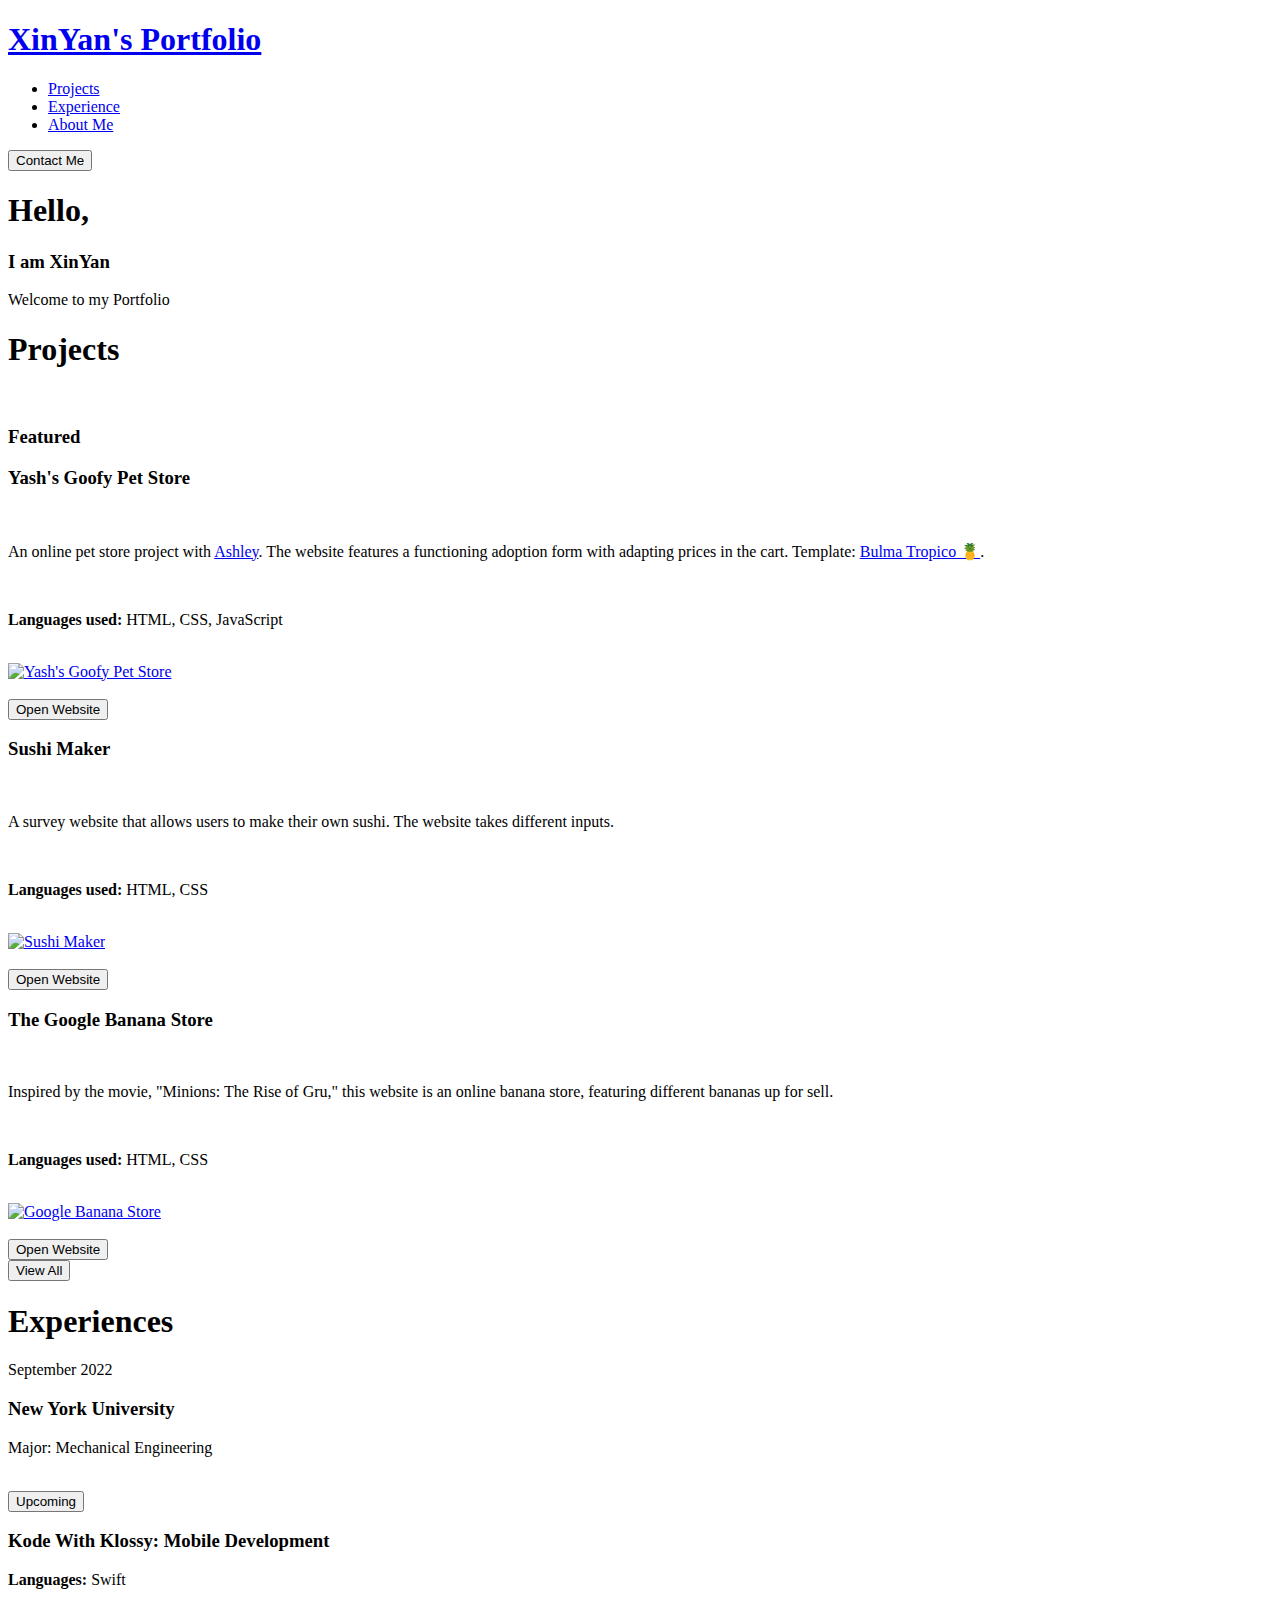
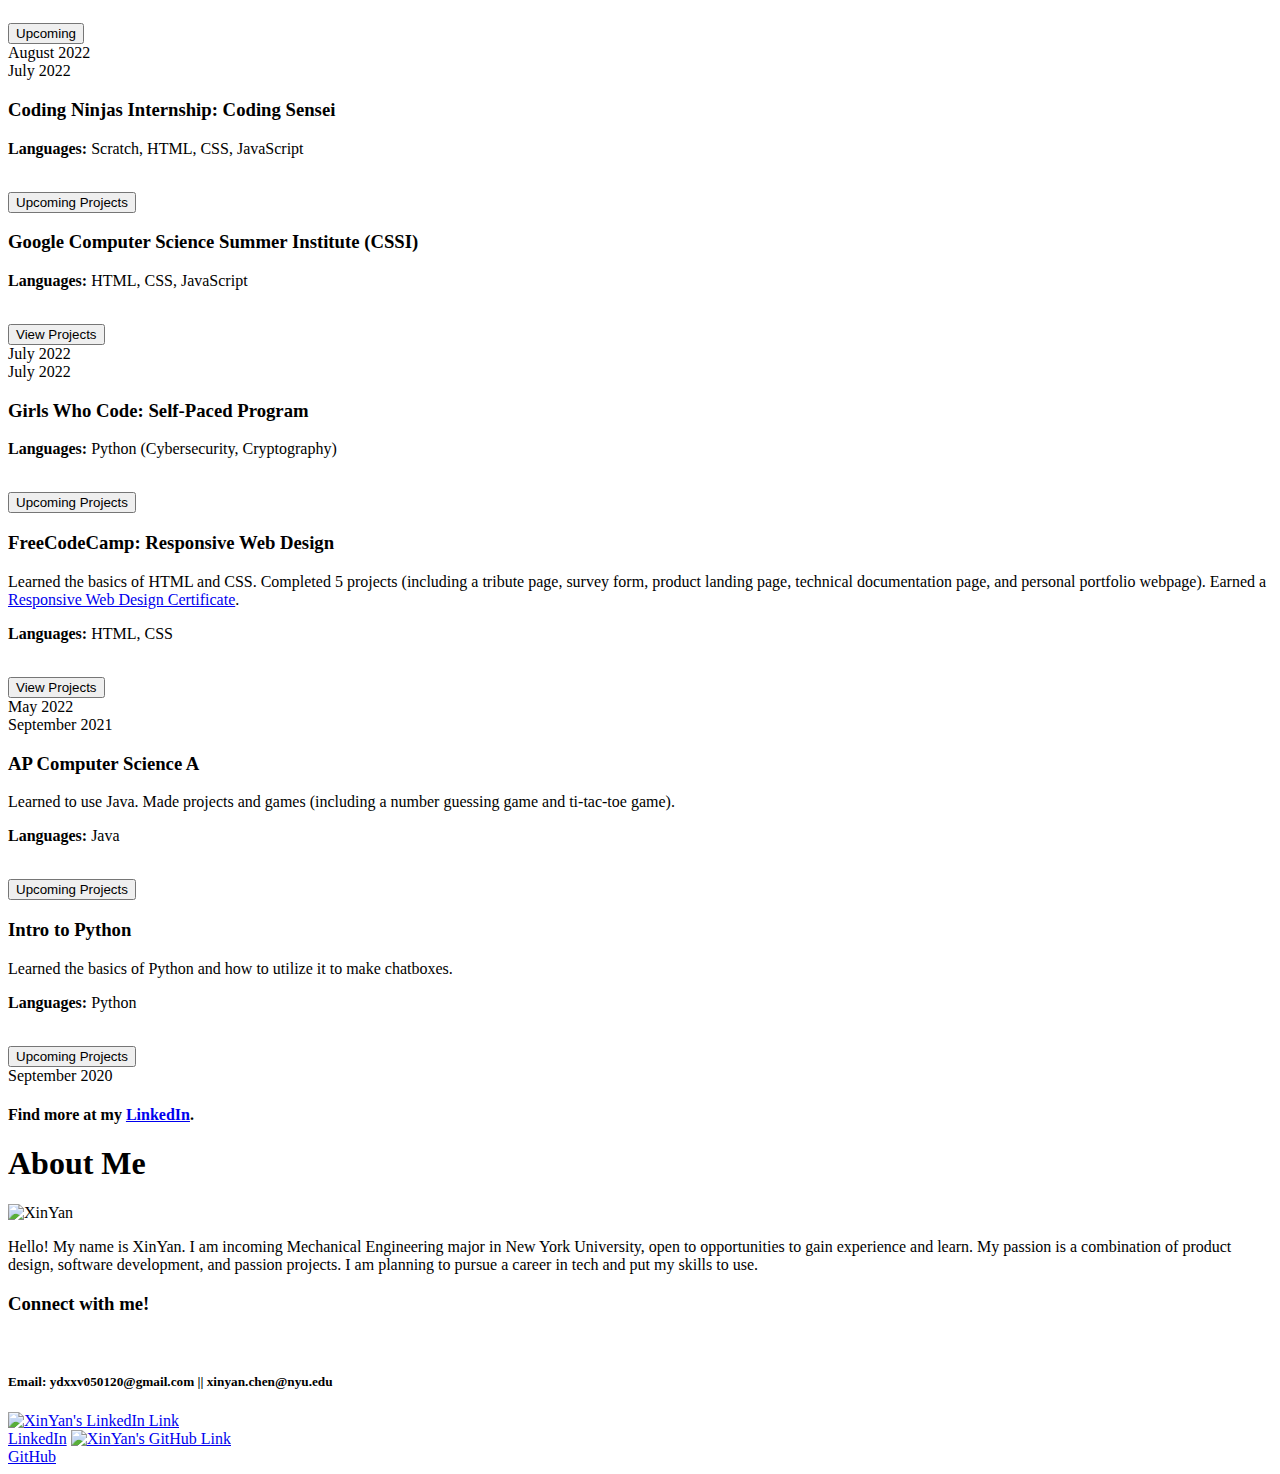
==== index.html @ 07ade91c "Update index.html" ====
<!DOCTYPE html>

<html lang="en"> 
<head>
    <meta charset="UTF-8"> 
    <link rel="stylesheet" href="style.css">
    <!--<link rel="stylesheet" href="https://cdn.jsdelivr.net/npm/bulma@0.9.1/css/bulma.min.css"/>-->
    <title id="title">XinYan's Portfolio</title>
</head>
<body>
    <nav id="navigation">
        <a href="#welcome" id="logo"><h1>XinYan's Portfolio</h1></a>
        <ul class="links">
            <li><a href="#projects" class="navLiFonts">Projects</a></li>
            <li><a href="#experience" class="navLiFonts">Experience</a></li>
            <li><a href="#about" class="navLiFonts">About Me</a></li>
        </ul>
        <a href="#contactInfo" id="contacts"><button class="contactsBut">Contact Me</button></a>
    </nav>
    <header>
        <section id="welcome">
            <div class="welcomeContainer">
                <h1 class="hello">Hello,</h1>
                <h3 class="hello">I am XinYan</h1>
                <p class="hello">Welcome to my Portfolio</h2>
            </div>
        </section>
    </header>

    <section id="projects">
        <div id="proj_tit">
            <h1>Projects</h1><br>
            <h3>Featured</h3>
        </div>
        <section>
            <div class="cardRow">
                <!-- <a href="https://cssi-project1-yashsgoofypets.xinyanc.repl.co/" target="_blank" class="featuredCard"><div class="card_inside">
                    <div class="contentCluster">
                        <h3 class="strong">Yash's Goofy Pet Store</h3><br>
                        <p>An online pet store project with Ashley. The website features a functioning adoption form with adapting prices in the cart.</p><br>
                        <p><strong>Languages used:</strong>  HTML, CSS, JavaScript</p><br>
                        <img id="pro-img" src="https://lh3.googleusercontent.com/fM-BZ8Es2WdlQF12pGE-LAukJkBI3AUNVsbMN2FnPinh5pEqTmEOGR5pJMTR6PesVcuTqwOmjtzjVi_gbJasOpgZoJgwpDtKs0g-jZnEnKjJnZQeSWXSKN3esmCFxEi18F-F0f-M=w2400" alt="Yash's Goofy Pet Store">
                    </div>
                    <br><button id="openweb_but">Open Website</button>
                </div></a>
                <a href="#" target="_blank" class="featuredCard"><div class="card_inside">
                    <div class="contentCluster">
                        <h3 class="strong">The Google Banana Store</h3><br>
                        <p>Inspired by the movie, "Minions: The Rise of Gru," this website is a online banana store, featuring different bananas up for sell.</p><br>
                        <p><strong>Languages used:</strong>  HTML, CSS</p><br>
                        <img id="pro-img" src="https://lh3.googleusercontent.com/PzQJyujIqfBHjyn9Zpg37NLIfvANJfMlMFFS47NM65vcynVGHWIfr5ubxkftSyHEuRhN20VRHGaiQyVmxlThFNR5yWYC-Tbnza-GmBgkNTKs-QtWj85ux0d2fOccuVhQTNmYC0af=w2400" alt="Google Banana Store">
                    </div>
                    <br><button id="openweb_but">Open Website</button>
                </div></a>
                <a href="https://cssi-day1-bananastore.xinyanc.repl.co/" target="_blank" class="featuredCard"><div class="card_inside">
                    <div class="contentCluster">
                        <h3 class="strong">The Google Banana Store</h3><br>
                        <p>Inspired by the movie, "Minions: The Rise of Gru," this website is a online banana store, featuring different bananas up for sell.</p><br>
                        <p><strong>Languages used:</strong>  HTML, CSS</p><br>
                        <img id="pro-img" src="https://lh3.googleusercontent.com/PzQJyujIqfBHjyn9Zpg37NLIfvANJfMlMFFS47NM65vcynVGHWIfr5ubxkftSyHEuRhN20VRHGaiQyVmxlThFNR5yWYC-Tbnza-GmBgkNTKs-QtWj85ux0d2fOccuVhQTNmYC0af=w2400" alt="Google Banana Store">
                    </div>
                    <br><button id="openweb_but">Open Website</button>
                </div></a> -->

                <div class="featuredCard card_inside">
                    <div class="contentCluster">
                        <h3 class="strong">Yash's Goofy Pet Store</h3><br>
                        <p>An online pet store project with <a href="https://www.linkedin.com/in/ashley-la-rotonda-1971b41b8/"  target="_blank">Ashley</a>. The website features a functioning adoption form with adapting prices in the cart. Template: <a href="https://restylianos.github.io/bulma-tropico-template/" target="_blank">Bulma Tropico 🍍</a>.</p><br>
                        <p><strong>Languages used:</strong>  HTML, CSS, JavaScript</p><br>
                        <a href="https://cssi-project1-yashsgoofypets.xinyanc.repl.co/" target="_blank"><img id="pro-img" src="https://lh3.googleusercontent.com/fM-BZ8Es2WdlQF12pGE-LAukJkBI3AUNVsbMN2FnPinh5pEqTmEOGR5pJMTR6PesVcuTqwOmjtzjVi_gbJasOpgZoJgwpDtKs0g-jZnEnKjJnZQeSWXSKN3esmCFxEi18F-F0f-M=w2400" alt="Yash's Goofy Pet Store">
                    </div>
                    <br><button id="openweb_but">Open Website</button></a>
                </div>
                <div class="featuredCard card_inside">
                    <div class="contentCluster">
                        <h3 class="strong">Sushi Maker</h3><br>
                        <p>A survey website that allows users to make their own sushi. The website takes different inputs.</p><br>
                        <p><strong>Languages used:</strong>  HTML, CSS</p><br>
                        <a href="https://xinyanc.github.io/Sushi_Maker/" target="_blank"><img id="pro-img" src="https://lh3.googleusercontent.com/aUeMLFWOZVApFthhdG0Oj0QfPTNI9YK-M3BvEDwbMjtEw_LPihy8eUR60ccHFW02447I8WYMUGWP3YbaD65PRsg6S8CxftTMKCMhqbX62Vhuo9MGEeB-jdrbzcvxeeuacJEpXk2N=w2400" alt="Sushi Maker">
                    </div>
                    <br><button id="openweb_but">Open Website</button></a>
                </div></a>
                <div class="featuredCard card_inside">
                    <div class="contentCluster">
                        <h3 class="strong">The Google Banana Store</h3><br>
                        <p>Inspired by the movie, "Minions: The Rise of Gru," this website is an online banana store, featuring different bananas up for sell.</p><br>
                        <p><strong>Languages used:</strong>  HTML, CSS</p><br>
                        <a href="https://cssi-day1-bananastore.xinyanc.repl.co/" target="_blank"><img id="pro-img" src="https://lh3.googleusercontent.com/XDrkhi9UV1dm5REDYCdR0Be3I9ypMUjs_zY1H_HzSv7hckRN8OTrY_95GFRfHmilV41DmhRbJy7z-6howmEXQZLCJXRLgSn9sdiRJQKk4mFXuZjMZYozPLwyEgXKm7sjr8Ahgdeb=w2400" alt="Google Banana Store">
                    </div>
                    <br><button id="openweb_but">Open Website</button></a>
                </div></a>

            </div>
        </section>
        <a href="projects.html" target="_blank"><button id="open_but">View All</button></a>
    </section>


    <section id="experience">
        <h1>Experiences</h1>
        <div class="timeline">
            <!-- 2 dates -->
            <div class="timeline_component">
                <div class="timeline_date timeline_date_right">September 2022</div>
            </div>
            <div class="timeline_middle">
                <div class="timeline_point"></div>
            </div>
            <div class="timeline_component timeline_component_bg">
                <h3 class="timeline_title">New York University</h3>
                <p class="timeline_p">Major: Mechanical Engineering</p><br>
                <a href="projects.html"><button id="timeline_but">Upcoming</button></a>
            </div>
            <div class="timeline_component timeline_component_bg">
                <h3 class="timeline_title">Kode With Klossy: Mobile Development</h3>
                <p class="timeline_p"></p>
                <p><strong>Languages: </strong>Swift</p><br>
                <a href="projects.html"><button id="timeline_but">Upcoming</button></a>
            </div>
            <div class="timeline_middle">
                <div class="timeline_point"></div>
            </div>
            <div class="timeline_component">
                <div class="timeline_date">August 2022</div>
            </div>
            <!-- 2 dates -->
            <div class="timeline_component">
                <div class="timeline_date timeline_date_right">July 2022</div>
            </div>
            <div class="timeline_middle">
                <div class="timeline_point"></div>
            </div>
            <div class="timeline_component timeline_component_bg">
                <h3 class="timeline_title">Coding Ninjas Internship: Coding Sensei</h3>
                <p class="timeline_p"></p>
                <p><strong>Languages: </strong>Scratch, HTML, CSS, JavaScript</p><br>
                <a href="projects.html"><button id="timeline_but">Upcoming Projects</button></a>
            </div>
            <div class="timeline_component timeline_component_bg">
                <h3 class="timeline_title">Google Computer Science Summer Institute (CSSI)</h3>
                <p class="timeline_p"></p>
                <p><strong>Languages: </strong>HTML, CSS, JavaScript</p><br>
                <a href="projects.html"><button id="timeline_but">View Projects</button></a>
            </div>
            <div class="timeline_middle">
                <div class="timeline_point"></div>
            </div>
            <div class="timeline_component">
                <div class="timeline_date">July 2022</div>
            </div>
            <!-- 2 -->
            <div class="timeline_component">
                <div class="timeline_date timeline_date_right">July 2022</div>
            </div>
            <div class="timeline_middle">
                <div class="timeline_point"></div>
            </div>
            <div class="timeline_component timeline_component_bg">
                <h3 class="timeline_title">Girls Who Code: Self-Paced Program</h3>
                <p class="timeline_p"></p>
                <p><strong>Languages: </strong>Python (Cybersecurity, Cryptography)</p><br>
                <a href="projects.html"><button id="timeline_but">Upcoming Projects</button></a>
            </div>
            <div class="timeline_component timeline_component_bg">
                <h3 class="timeline_title">FreeCodeCamp: Responsive Web Design</h3>
                <p class="timeline_p">Learned the basics of HTML and CSS. Completed 5 projects (including a tribute page, survey form, product landing page, technical documentation page, and personal portfolio webpage). Earned a <a href="https://freecodecamp.org/certification/XinYanChen/responsive-web-design">Responsive Web Design Certificate</a>.</p>
                <p><strong>Languages: </strong>HTML, CSS</p><br>
                <a href="projects.html"><button id="timeline_but">View Projects</button></a>
            </div>
            <div class="timeline_middle">
                <div class="timeline_point"></div>
            </div>
            <div class="timeline_component">
                <div class="timeline_date">May 2022</div>
            </div>
            <!-- 2 -->
            <div class="timeline_component">
                <div class="timeline_date timeline_date_right">September 2021</div>
            </div>
            <div class="timeline_middle">
                <div class="timeline_point"></div>
            </div>
            <div class="timeline_component timeline_component_bg">
                <h3 class="timeline_title">AP Computer Science A</h3>
                <p class="timeline_p">Learned to use Java. Made projects and games (including a number guessing game and ti-tac-toe game).</p>
                <p><strong>Languages: </strong>Java</p><br>
                <a href="projects.html"><button id="timeline_but">Upcoming Projects</button></a>
            </div>
            <div class="timeline_component timeline_component_bg timeline_component_bottom">
                <h3 class="timeline_title">Intro to Python</h3>
                <p class="timeline_p">Learned the basics of Python and how to utilize it to make chatboxes.</p>
                <p><strong>Languages: </strong>Python</p><br>
                <a href="projects.html"><button id="timeline_but">Upcoming Projects</button></a>
            </div>
            <div class="timeline_middle">
                <div class="timeline_point"></div>
                <div class="timeline_point timeline_point_bottom"></div>
            </div>
            <div class="timeline_component timeline_component_bottom">
                <div class="timeline_date">September 2020</div>
            </div>
        </div>
        <h4>Find more at my <a href="https://www.linkedin.com/in/xinyanc" target="_blank">LinkedIn</a>.</h4>
    </section>



    <section id="about">
        <h1>About Me</h1>
        <div id="fix">
            <img src="https://lh3.googleusercontent.com/clKOdfKop1xflKV5Wurw0Q0BS9uS0d-Z8pX5REdJ9UqBvrI7ORsH17TtlDcI4D7wz-UxFx9BURnaCXJ42NR64GJUe-UG7obmTkyQD_-rhHBx7b0VMj9ZpSrWi44rJl0w7R6VPHz8=w2400" alt="XinYan" id="xinyan_img">
            <p>Hello! My name is XinYan. I am incoming Mechanical Engineering major in New York University, open to opportunities to gain experience and learn. My passion is a combination of product design, software development, and passion projects. I am planning to pursue a career in tech and put my skills to use. </p>
        </div>
    </section>

    <footer id="contactInfo">
        <h3>Connect with me!</h3><br>
        <h5>Email: ydxxv050120@gmail.com  ||  xinyan.chen@nyu.edu</h5>
        <div class="contactLinks">
            <a id="linkedin" href="https://www.linkedin.com/in/xinyanc" target="_blank"><img id="linkedInLogo" src="https://upload.wikimedia.org/wikipedia/commons/thumb/c/ca/LinkedIn_logo_initials.png/640px-LinkedIn_logo_initials.png" alt="XinYan's LinkedIn Link"><br>LinkedIn</a>
            <a id="gitHub" href="https://github.com/XinYanC?tab=repositories" target="_blank"><img id="gitHubLogo" src="https://github.githubassets.com/images/modules/logos_page/GitHub-Mark.png" alt="XinYan's GitHub Link"><br>GitHub</a>
        </div>
        


    </footer>

</body>

</html>
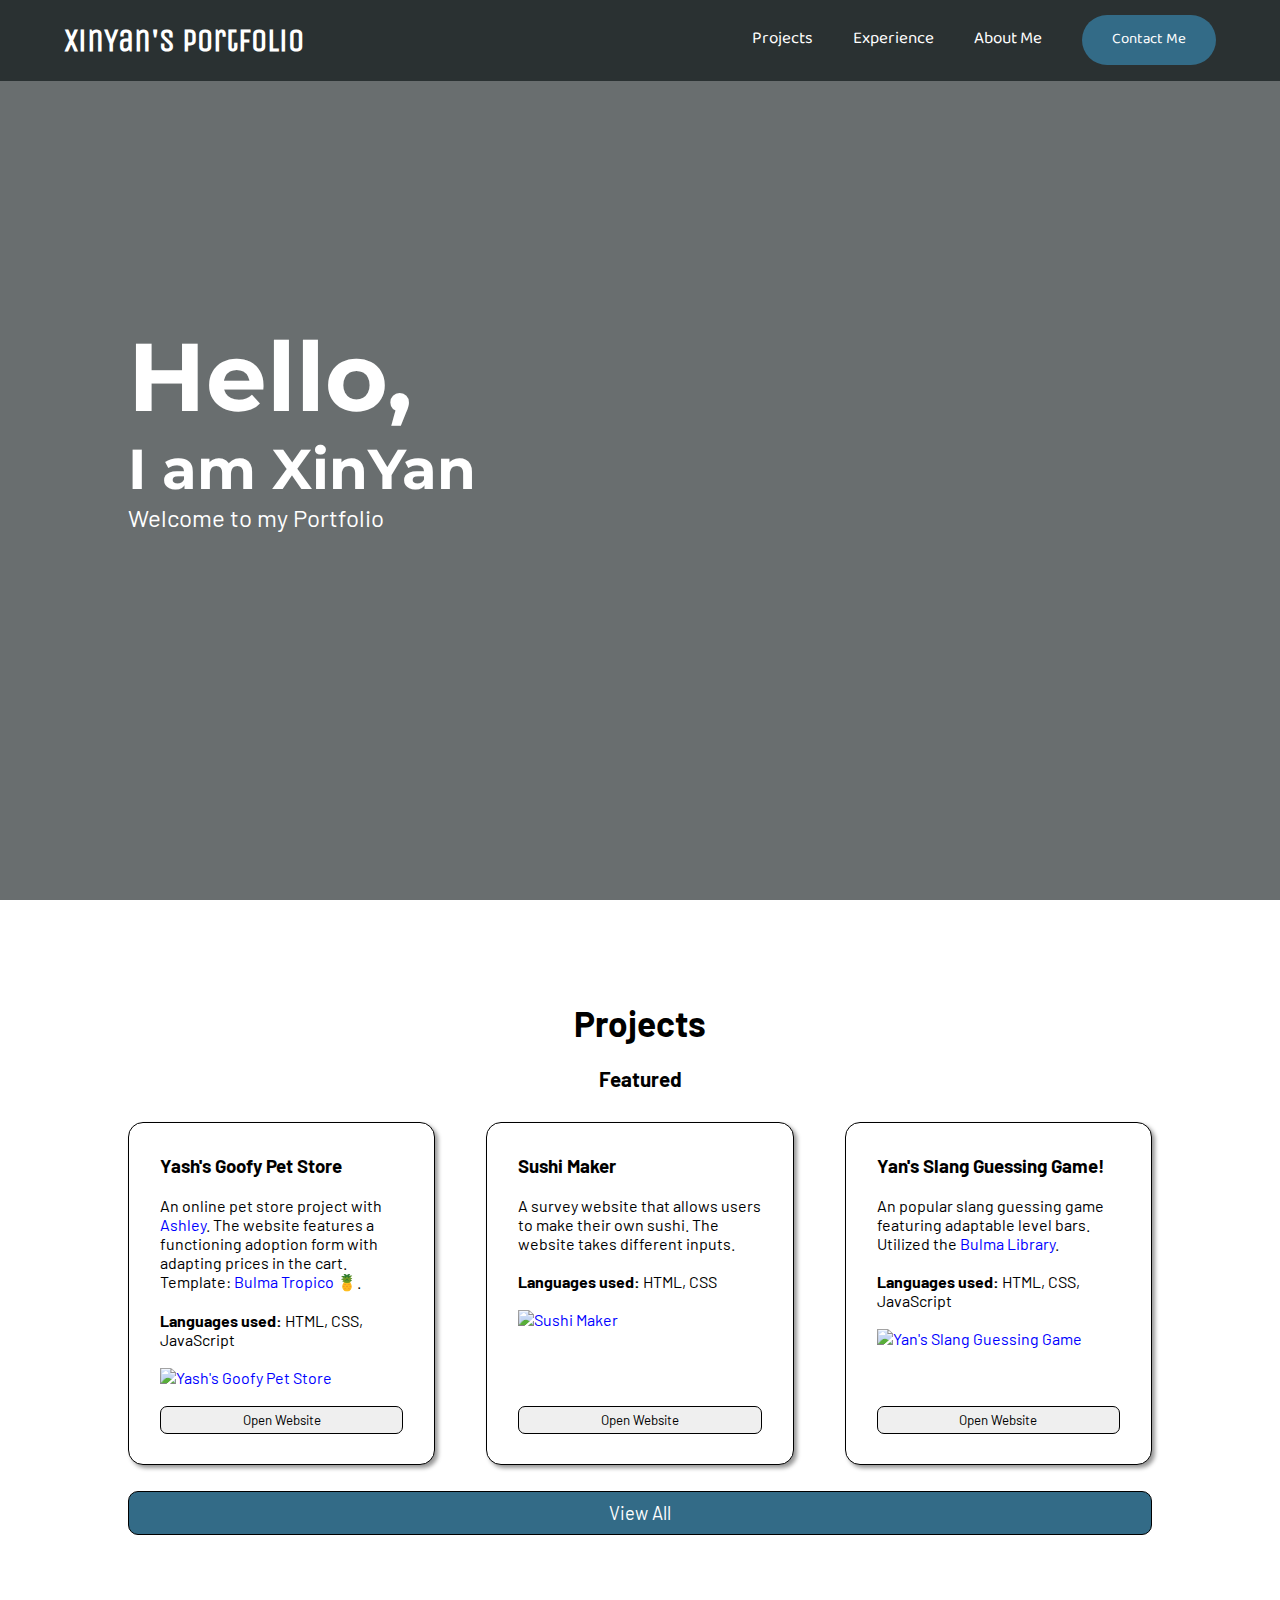
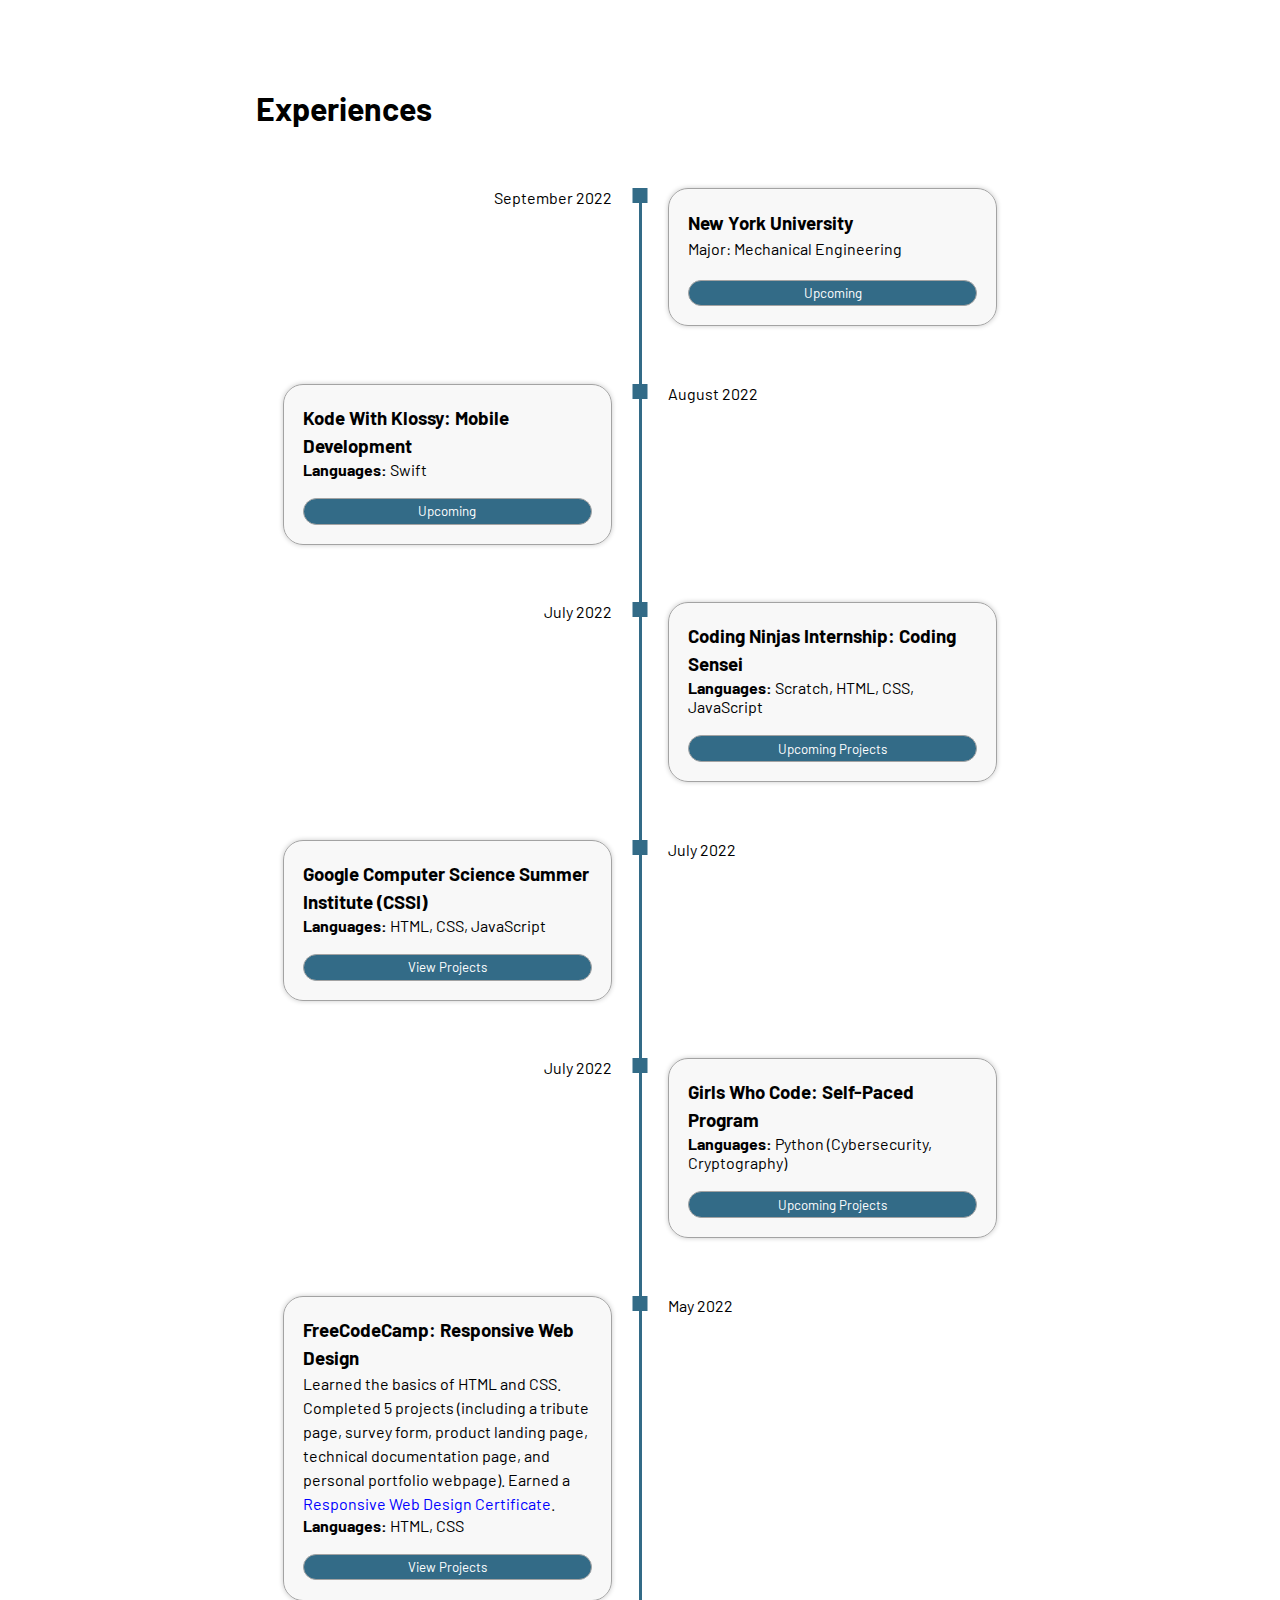
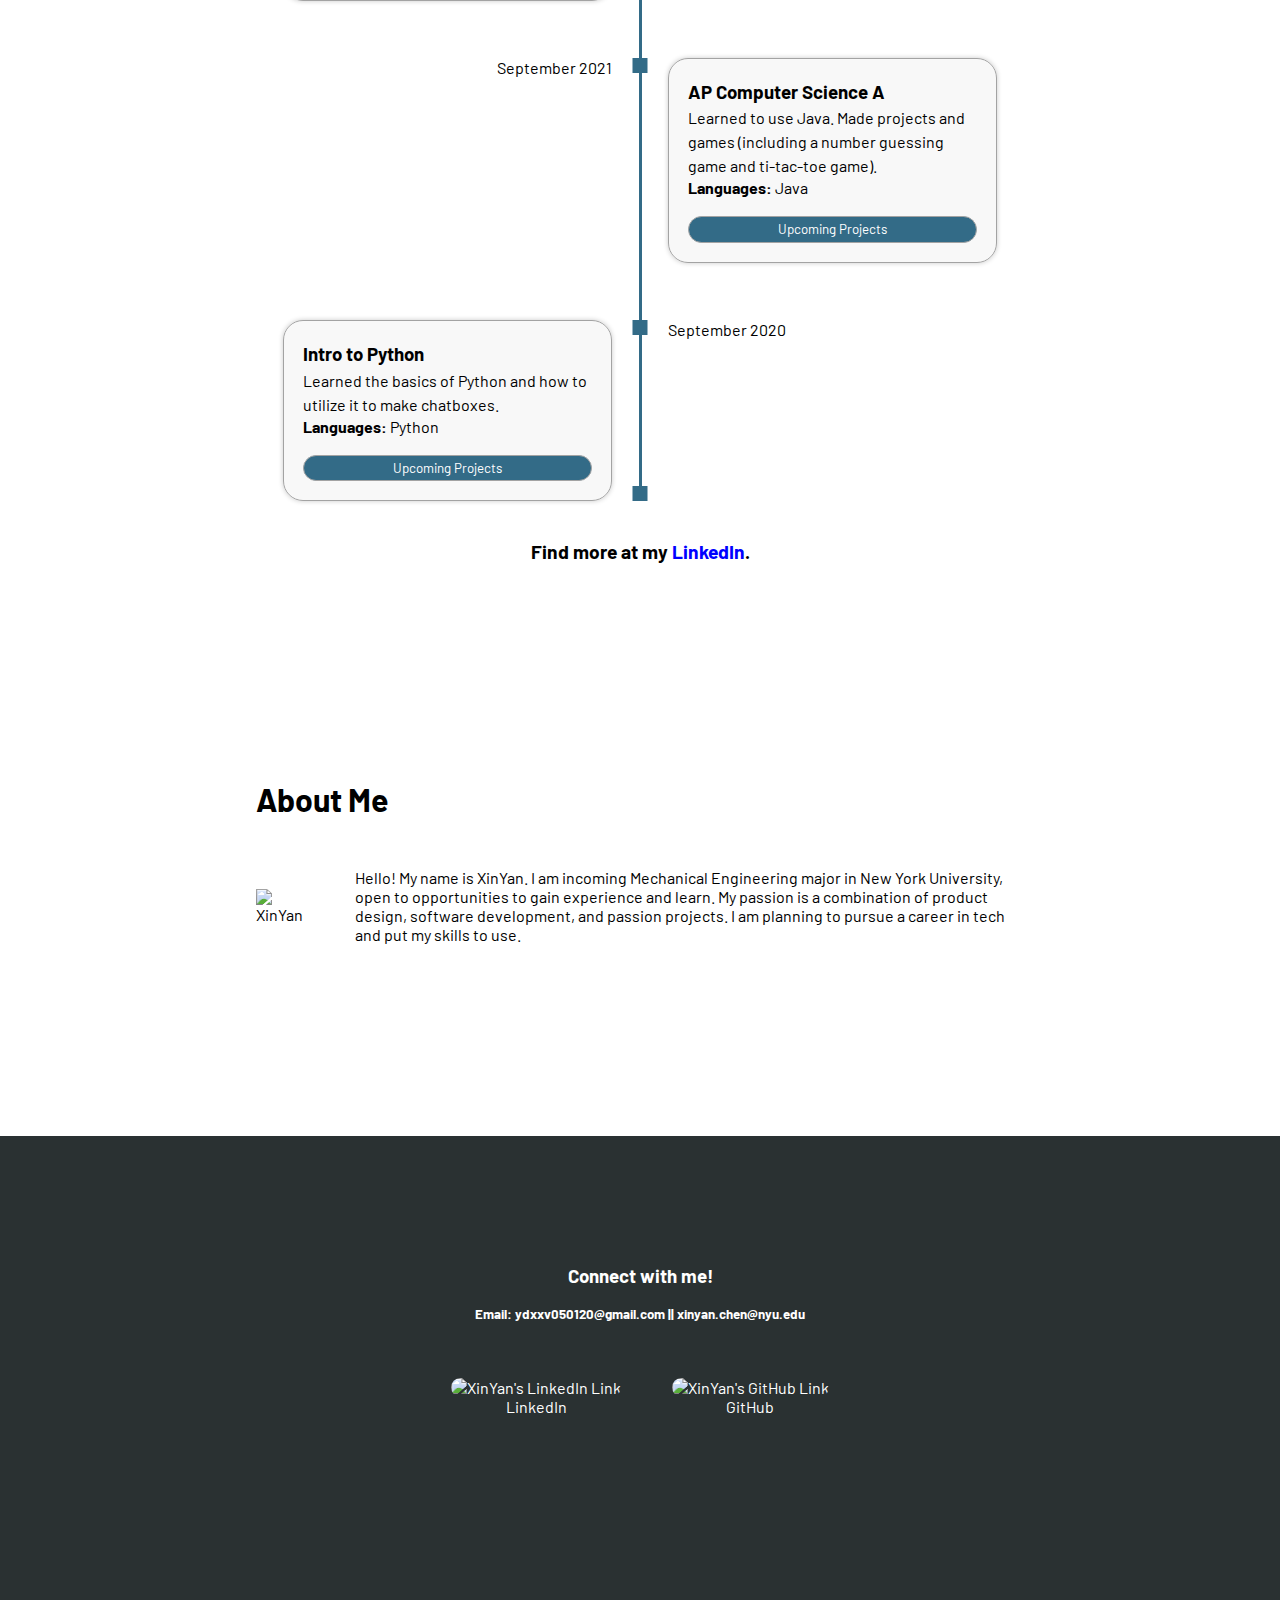
==== commit 1ed36976: "Update index.html" ====
--- a/index.html
+++ b/index.html
@@ -79,16 +79,16 @@
                         <a href="https://xinyanc.github.io/Sushi_Maker/" target="_blank"><img id="pro-img" src="https://lh3.googleusercontent.com/aUeMLFWOZVApFthhdG0Oj0QfPTNI9YK-M3BvEDwbMjtEw_LPihy8eUR60ccHFW02447I8WYMUGWP3YbaD65PRsg6S8CxftTMKCMhqbX62Vhuo9MGEeB-jdrbzcvxeeuacJEpXk2N=w2400" alt="Sushi Maker">
                     </div>
                     <br><button id="openweb_but">Open Website</button></a>
-                </div></a>
+                </div>
                 <div class="featuredCard card_inside">
                     <div class="contentCluster">
-                        <h3 class="strong">The Google Banana Store</h3><br>
-                        <p>Inspired by the movie, "Minions: The Rise of Gru," this website is an online banana store, featuring different bananas up for sell.</p><br>
-                        <p><strong>Languages used:</strong>  HTML, CSS</p><br>
-                        <a href="https://cssi-day1-bananastore.xinyanc.repl.co/" target="_blank"><img id="pro-img" src="https://lh3.googleusercontent.com/XDrkhi9UV1dm5REDYCdR0Be3I9ypMUjs_zY1H_HzSv7hckRN8OTrY_95GFRfHmilV41DmhRbJy7z-6howmEXQZLCJXRLgSn9sdiRJQKk4mFXuZjMZYozPLwyEgXKm7sjr8Ahgdeb=w2400" alt="Google Banana Store">
+                        <h3 class="strong">Yan's Slang Guessing Game!</h3><br>
+                        <p>An popular slang guessing game featuring adaptable level bars. Utilized the <a href="https://bulma.io/"  target="_blank">Bulma Library</a>.</p><br>
+                        <p><strong>Languages used:</strong>  HTML, CSS, JavaScript</p><br>
+                        <a href="https://cssi-day7-topslangs.xinyanc.repl.co/index.html" target="_blank"><img id="pro-img" src="https://lh3.googleusercontent.com/aYJ569tjU0AZONj_VRGWRgv7Fv0s-qSFig1ElITEsC3WgEgSZ1ptp-367qWK97EprFYwW0kkherCKz2X-FYHcp88bs4x2PuBpwlWBC6Uv-oLMKCFjk8VVMXJHyZZR9kdh0wROg4I=w2400" alt="Yan's Slang Guessing Game">
                     </div>
                     <br><button id="openweb_but">Open Website</button></a>
-                </div></a>
+                </div>
 
             </div>
         </section>
@@ -163,7 +163,7 @@
             </div>
             <div class="timeline_component timeline_component_bg">
                 <h3 class="timeline_title">FreeCodeCamp: Responsive Web Design</h3>
-                <p class="timeline_p">Learned the basics of HTML and CSS. Completed 5 projects (including a tribute page, survey form, product landing page, technical documentation page, and personal portfolio webpage). Earned a <a href="https://freecodecamp.org/certification/XinYanChen/responsive-web-design">Responsive Web Design Certificate</a>.</p>
+                <p class="timeline_p">Learned the basics of HTML and CSS. Completed 5 projects (including a tribute page, survey form, product landing page, technical documentation page, and personal portfolio webpage). Earned a <a href="https://freecodecamp.org/certification/XinYanChen/responsive-web-design" target="_blank">Responsive Web Design Certificate</a>.</p>
                 <p><strong>Languages: </strong>HTML, CSS</p><br>
                 <a href="projects.html"><button id="timeline_but">View Projects</button></a>
             </div>
--- a/style.css
+++ b/style.css
@@ -0,0 +1,337 @@
+@import url('https://fonts.googleapis.com/css2?family=Unica+One&display=swap');
+@import url('https://fonts.googleapis.com/css2?family=Baloo+Tammudu+2:wght@600&display=swap');
+@import url('https://fonts.googleapis.com/css2?family=Montserrat:wght@700&display=swap');
+@import url('https://fonts.googleapis.com/css2?family=Barlow:wght@300&display=swap');
+
+/*body{
+    background-color: #2A3132;
+
+}*/
+*{
+    margin: 0;
+    padding: 0;
+}
+#navigation{
+    background-color: #2A3132;
+    display: flex;
+    justify-content: flex-end;
+    align-items: center;
+    padding: 1.2% 5%;
+    font-family: 'Baloo Tammudu 2', cursive !important;
+    position: fixed;
+    top: 0;
+    left: 0;
+    width: 90%;
+    z-index: 100;
+}
+#logo {
+    font-family: 'Unica One', cursive !important;
+    font-weight: 900 !important;
+    text-decoration: none;
+    color: white;
+    cursor: pointer;
+    margin-right: auto;
+}
+.links{
+    list-style: none;
+    display: flex;
+    align-items: center;
+    padding-top: 5px;
+}
+.navLiFonts{
+    text-decoration: none;
+    color: white;
+    font-size: 17px;
+}
+.links li{
+    display: inline-block;
+    padding: 0px 20px;
+    color: white;
+}
+.links li a{
+    transition: all 0.3s ease 0s;
+}
+.links li a:hover{
+    color: #90AFC5;
+    transition: all 0.2s ease 0s;
+}
+.contactsBut{
+    padding: 5px 30px;
+    padding-top: 10px;
+    margin-left: 20px;
+    background-color: #336B87;
+    border: none;
+    cursor: pointer;
+    border-radius: 50px;
+    transition: all 0.2s ease 0s;
+    font-family: 'Baloo Tammudu 2', cursive !important;
+    font-size: 15px;
+    color: white;
+}
+.contactsBut:hover{
+    background-color: #90AFC5;
+    color: black;
+}
+#welcome{
+    background-image: url("https://stoneridgepartners.com/wp-content/uploads/2020/07/office-buildings-city-skyscrapers-ss-1920.jpg");
+    height: 100vh;
+    background-repeat: no-repeat;
+    display: flex;
+    position: relative;
+    z-index: 1;
+}
+#welcome::after{
+    content: '';
+    position: absolute;
+    left: 0;
+    top: 0;
+    height: 100%;
+    width: 100%;
+    background-color: #2A3132;
+    opacity: .7;
+    z-index: -1;
+}
+.welcomeContainer{
+    display: flex;
+    margin-left: 10%;
+    justify-content: center;
+    flex-direction: column;
+    color: white;
+    font-size: xxx-large;
+    width: 100%;
+    font-family: 'Montserrat', sans-serif;
+    padding-bottom: 50px;
+}
+.welcomeContainer p{
+    font-size: 50%;
+    font-family: 'Barlow', sans-serif !important;
+}
+
+#projects{
+    padding: 8% 10% 2% 10%;
+    display: flex;
+    flex-direction: column;
+    font-family: 'Barlow', sans-serif !important;
+}
+
+#proj_tit{
+    padding-bottom: 3%;
+    text-align: center;
+    font-size: 110%;
+}
+
+.cardRow {
+    display: flex;
+    justify-content: center;
+    gap: 5%;
+}
+
+.featuredCard {
+    display: flex;
+    justify-content: space-between;
+    text-decoration: none;
+    color: black;
+    box-shadow: 3px 3px 4px rgb(150, 150, 150);
+}
+
+.featuredCard:hover{
+    transform: translateY(-5px);
+    transition: all 0.2s ease 0s;
+    box-shadow: 7px 9px 9px rgb(150, 150, 150);
+}
+
+.card_inside{
+    display: flex;
+    flex-direction: column;
+    justify-content: space-between;
+}
+
+@media (max-width: 600px){
+    .cardRow {
+        display: flex;
+        flex-direction: column;
+        align-items: center;
+        gap: 20%;
+    }
+    .card, 
+    .featuredCard {
+        width: 90%;
+        border: 1px solid black;
+/*         min-height: 90%; */
+        padding: 10%;
+        border-radius: 15px;
+        background-color: white;
+    }
+    #pro-img{
+        width: 100%;
+    }
+}
+
+#pro-img{
+    width: 100%;
+}
+
+#open_but{
+    margin-top: 2.5%;
+    padding: 1%;
+    width: 100%;
+    font-family: 'Barlow', sans-serif !important;
+    font-size: 115%;
+    border-radius: 10px;
+    border: 1px solid black;
+    background-color: #336B87;
+    color: white;
+}
+#open_but:hover{
+    background-color: #90AFC5;
+    color: black;
+    transition: all 0.2s ease 0s;
+}
+
+#openweb_but{
+    font-family: 'Barlow', sans-serif !important;
+    border-radius: 7px;
+    padding: 2%;
+    border: 1px solid black;
+    width: 100%;
+}
+#openweb_but:hover{
+    background-color: rgb(199, 199, 199);
+    transition: all 0.2s ease 0s;
+}
+
+.card,
+.featuredCard {
+    width: 80%;
+    border: 1px solid black;
+    padding: 3%;
+    border-radius: 15px;
+    background-color: white;
+}
+
+.contentCluster{
+    display: flex;
+    flex-direction: column;
+    justify-content: space-between;
+}
+
+.contentCluster a{
+    text-decoration: none;
+    color: blue;
+}
+
+#experience{
+    padding: 10% 20% 2% 20%;
+    font-family: 'Barlow', sans-serif !important;
+}
+#experience a{
+    text-decoration: none;
+    color: blue;
+}
+#experience h4{
+    text-align: center;
+    padding-top: 5%;
+    font-size: 120%;
+}
+.timeline{
+    display: grid;
+    grid-template-columns: 1fr 3px 1fr;
+    padding-top: 8%;
+}
+.timeline_component{
+    margin: 0% 7% 15% 7%;
+}
+.timeline_component_bg{
+    padding: 5%;
+    background-color: rgba(219, 219, 219, 0.2);
+    box-shadow: 0 0 5px rgb(201, 201, 201);
+    border-radius: 20px;
+    border: 0.5px solid rgb(163, 163, 163);
+}
+.timeline_component_bg:hover{
+    background-color: rgba(219, 219, 219, 0.5);
+    transition: all 0.2s ease 0s;
+}
+#timeline_but{
+    font-family: 'Barlow', sans-serif !important;
+    width: 100%;
+    padding: 1.5%;
+    border-radius: 20px;
+    border: 0.5px solid rgb(163, 163, 163);
+    background-color: #336B87;
+    color: white;
+}
+#timeline_but:hover{
+    background-color: #90AFC5;
+    color: black;
+    transition: all 0.2s ease 0s;
+}
+.timeline_component_bottom{
+    margin-bottom: 0;
+}
+.timeline_date_right{
+    text-align: right;
+}
+.timeline_middle{
+    position: relative;
+    background-color: #336B87;
+}
+.timeline_point{
+    position: absolute;
+    top: 0;
+    left: 50%;
+    transform: translateX(-50%);
+    width: 15px;
+    height: 15px;
+    background-color: #336B87;
+    /* border-radius: 50%; */
+}
+.timeline_point_bottom{
+    top: initial;
+    bottom: 0;
+}
+.timeline_title, .timeline_p{
+    line-height: 1.5;
+}
+
+
+#xinyan_img{
+    width: 25%;
+    padding-right: 5%;
+}
+#about{
+    padding: 15% 20%;
+    display: flex;
+    flex-direction: column;
+    font-family: 'Barlow', sans-serif !important;
+}
+#fix{
+    display: flex;
+    padding-top: 50px;
+    align-items: center;
+}
+
+#contactInfo{
+    background-color: #2A3132;
+    padding: 10% 10%;
+    color: white;
+    font-family: 'Barlow', sans-serif !important;
+    text-align: center;
+}
+
+#linkedInLogo, #gitHubLogo{
+    width: 15%;
+    border-radius: 10px;
+}
+
+#linkedin, #gitHub{
+    text-decoration: none;
+    color: white;
+    padding: 2.5%;
+}
+
+.contactLinks{
+    display: flex;
+    justify-content: center;
+    padding: 3% 1%;
+}
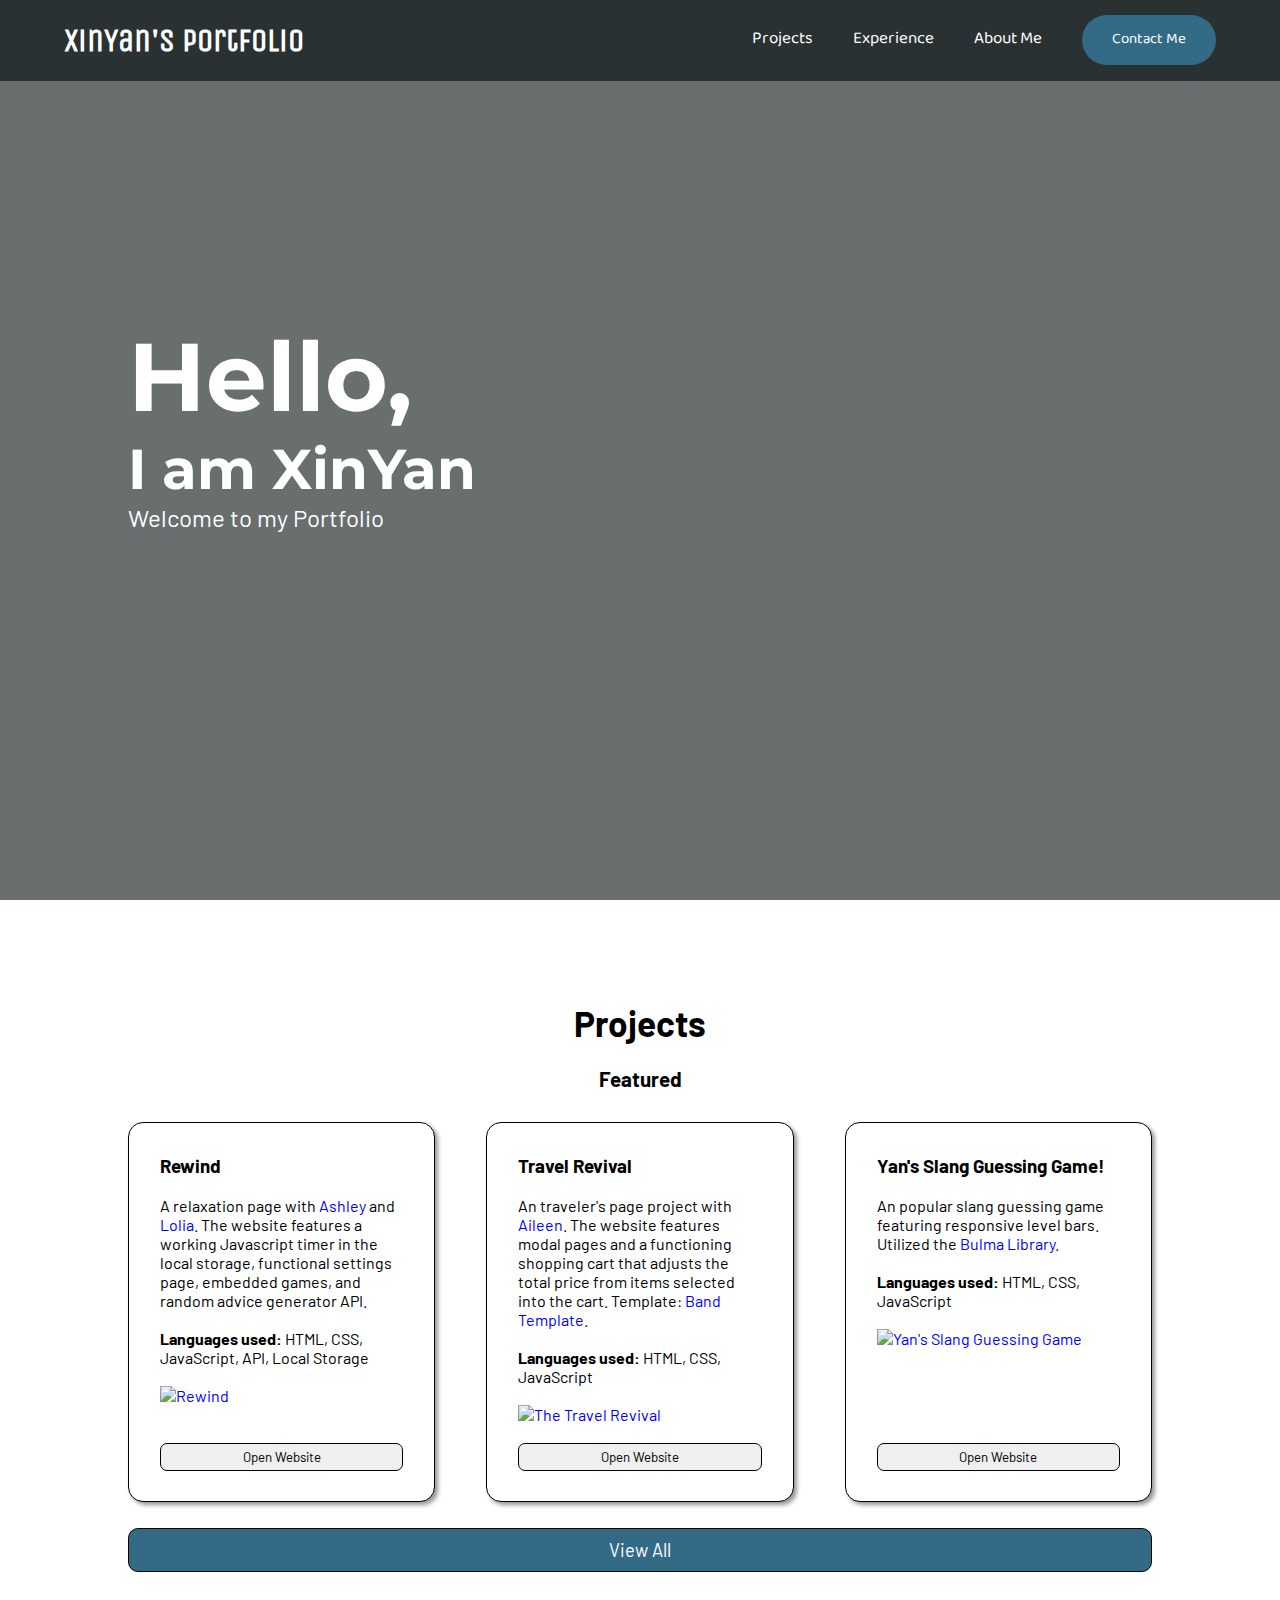
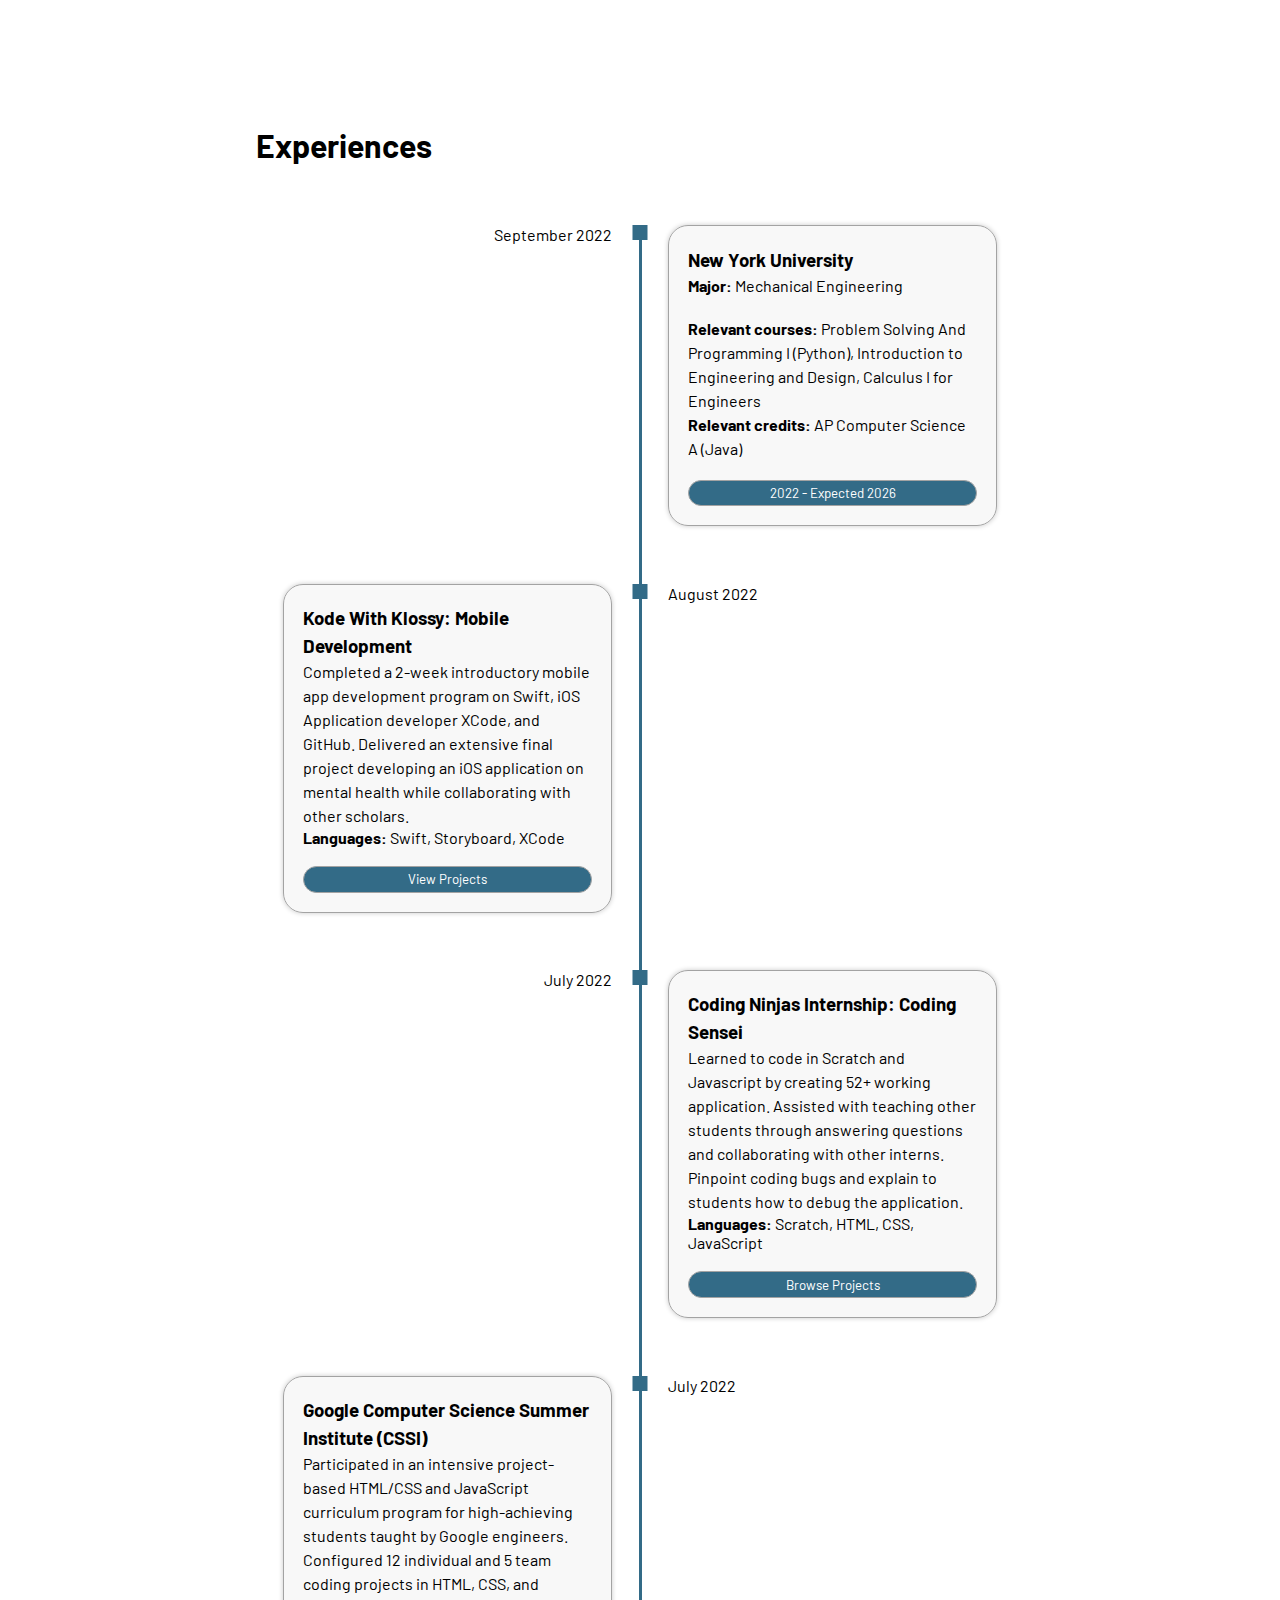
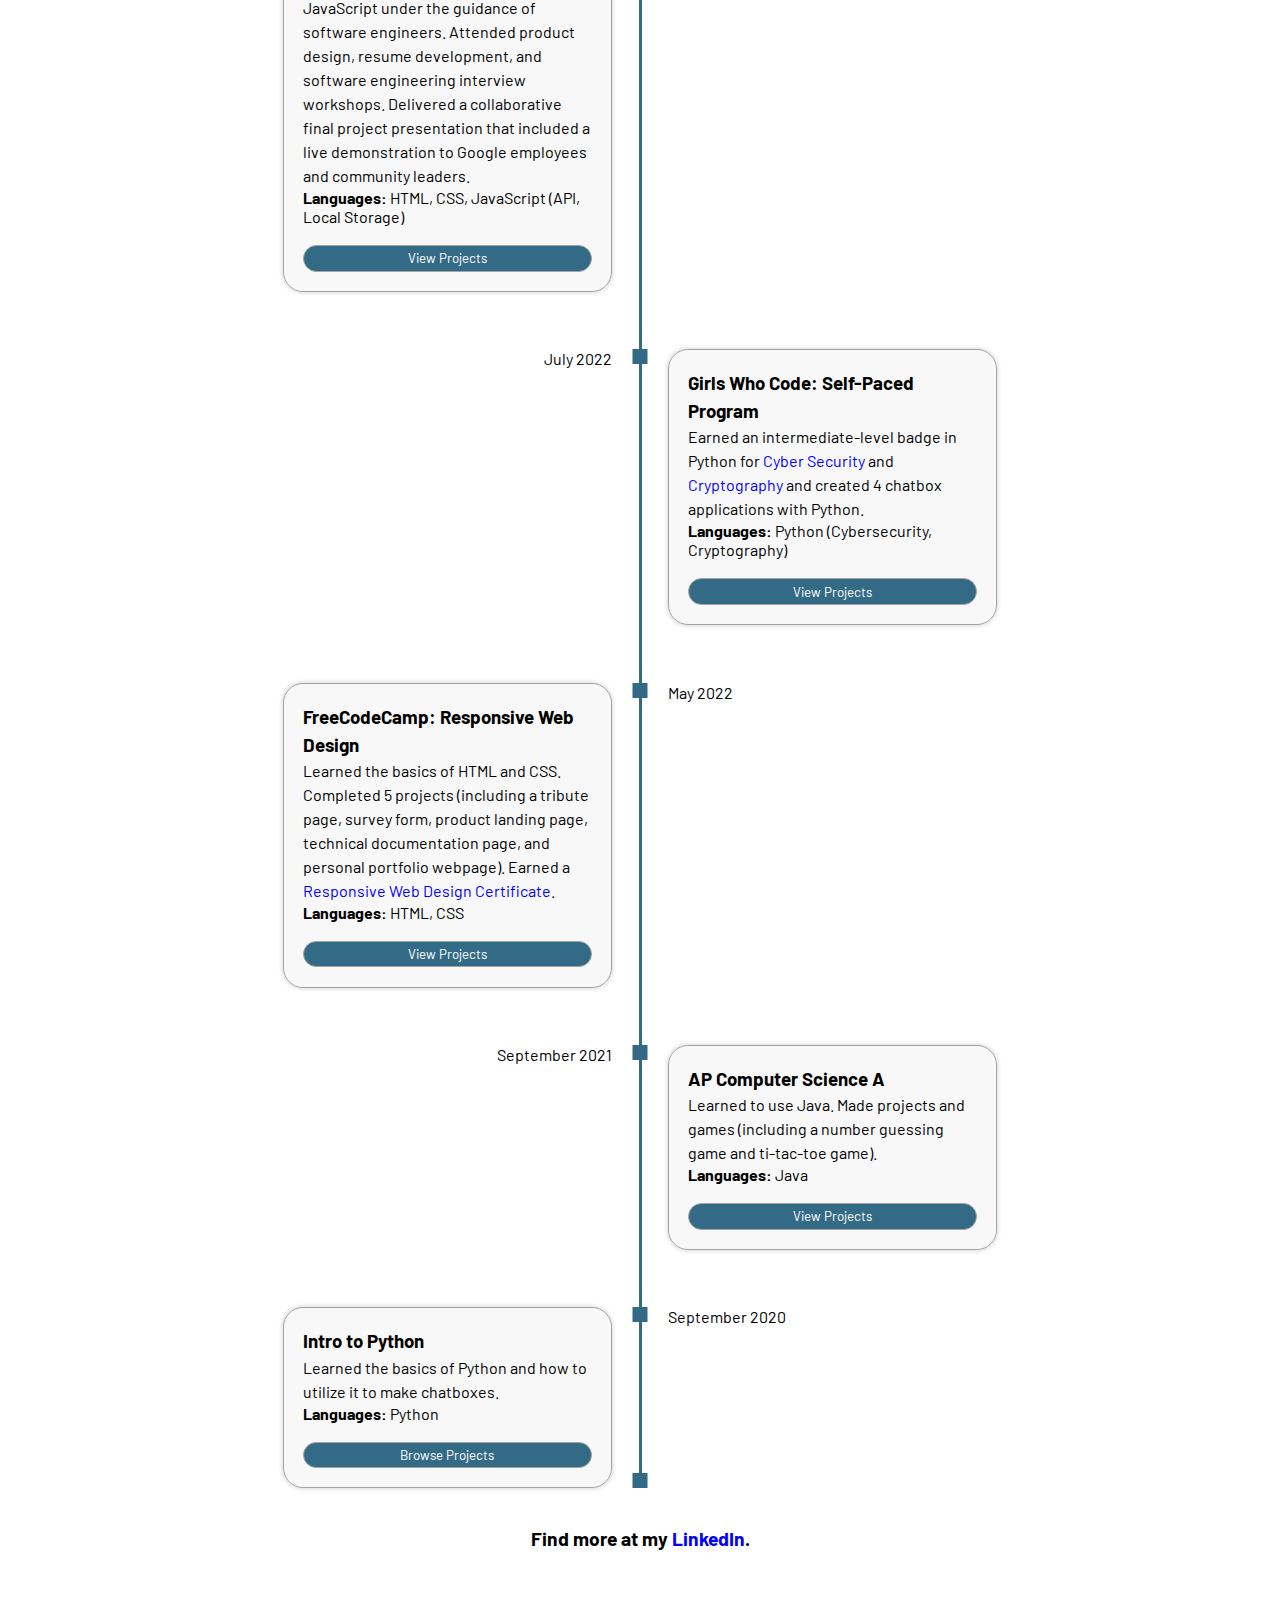
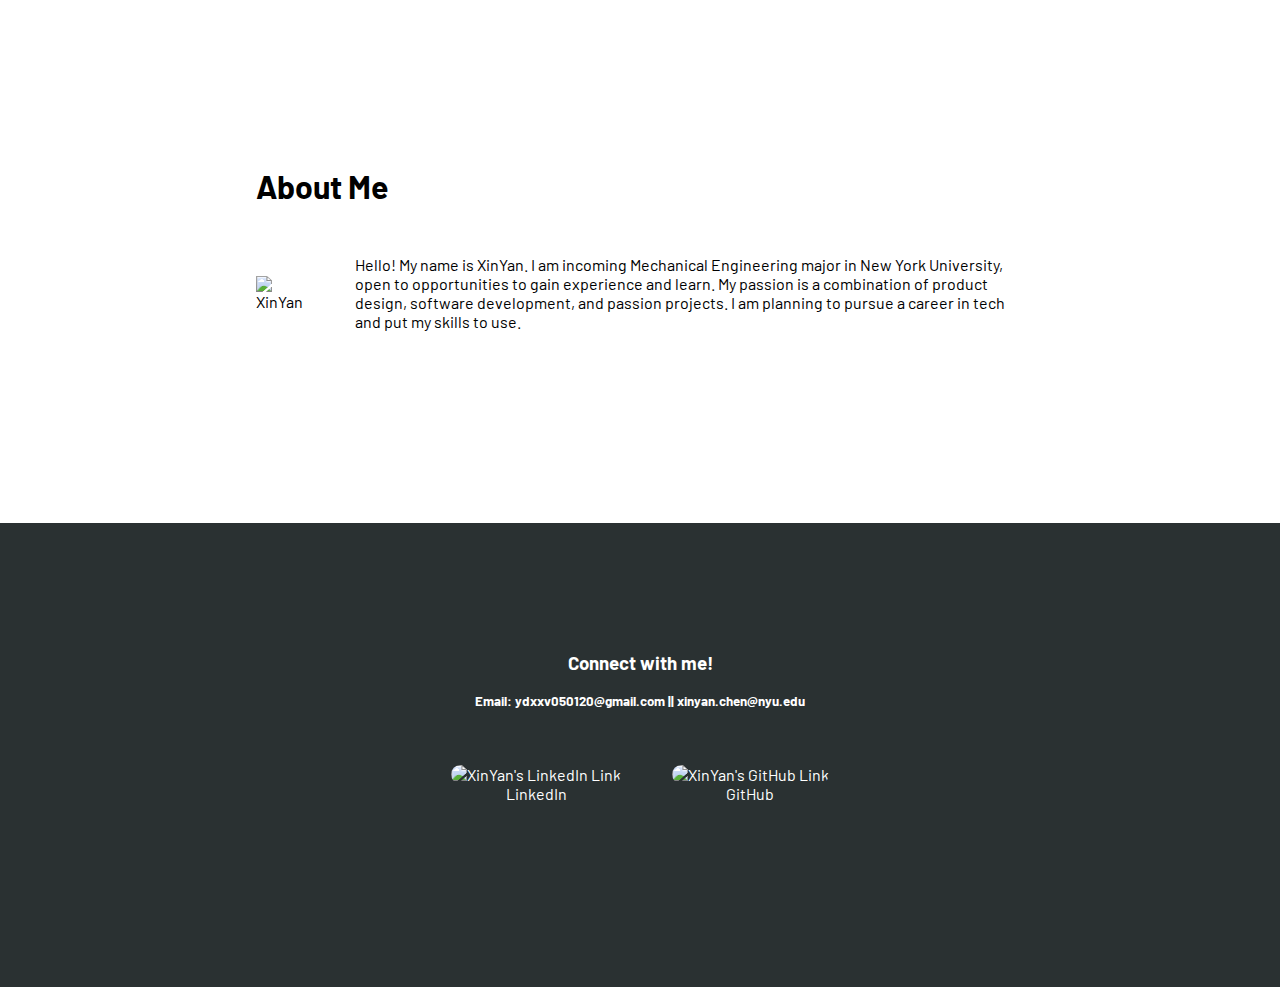
==== commit 33946899: "Update index.html" ====
--- a/index.html
+++ b/index.html
@@ -62,7 +62,7 @@
                     <br><button id="openweb_but">Open Website</button>
                 </div></a> -->
 
-                <div class="featuredCard card_inside">
+                <!-- <div class="featuredCard card_inside">
                     <div class="contentCluster">
                         <h3 class="strong">Yash's Goofy Pet Store</h3><br>
                         <p>An online pet store project with <a href="https://www.linkedin.com/in/ashley-la-rotonda-1971b41b8/"  target="_blank">Ashley</a>. The website features a functioning adoption form with adapting prices in the cart. Template: <a href="https://restylianos.github.io/bulma-tropico-template/" target="_blank">Bulma Tropico 🍍</a>.</p><br>
@@ -79,16 +79,43 @@
                         <a href="https://xinyanc.github.io/Sushi_Maker/" target="_blank"><img id="pro-img" src="https://lh3.googleusercontent.com/aUeMLFWOZVApFthhdG0Oj0QfPTNI9YK-M3BvEDwbMjtEw_LPihy8eUR60ccHFW02447I8WYMUGWP3YbaD65PRsg6S8CxftTMKCMhqbX62Vhuo9MGEeB-jdrbzcvxeeuacJEpXk2N=w2400" alt="Sushi Maker">
                     </div>
                     <br><button id="openweb_but">Open Website</button></a>
+                </div> -->
+                <div class="featuredCard card_inside">
+                    <div class="contentCluster">
+                        <h3 class="strong">Rewind</h3><br>
+                        <p>A relaxation page with <a href="https://www.linkedin.com/in/ashley-la-rotonda-1971b41b8/"  target="_blank">Ashley</a> and <a href="https://www.linkedin.com/in/lolia-kalada-halliday-69810a203/" target="_blank">Lolia</a>. The website features a working Javascript timer in the local storage, functional settings page, embedded games, and random advice generator API.</p><br>
+                        <p><strong>Languages used:</strong>  HTML, CSS, JavaScript, API, Local Storage</p><br>
+                        <a href="https://xinyanc.github.io/Rewind/" target="_blank"><img id="pro-img" src="https://lh3.googleusercontent.com/tTyMOuTZCaTRGkPYnluCU3fNWshoDOKWjRl1d-p4JXyoiKGYd9prjd2_ca5TEd_jcA4V5qsQzp84Um1RY5t-TdksXqYc72sN7HMV5dmPXl4wgvgPS9TRfaw9kUyO5FK_BoU7j27JVA=w2400" alt="Rewind">
+                    </div>
+                    <br><button id="openweb_but">Open Website</button></a>
+                </div>
+                <div class="featuredCard card_inside">
+                    <div class="contentCluster">
+                        <h3 class="strong">Travel Revival</h3><br>
+                        <p>An traveler's page project with <a href="https://www.linkedin.com/in/aileenrangel?trk=public_profile_samename-profile&original_referer=https%3A%2F%2Fwww.linkedin.com%2Fin%2Faileen-rangel-90963b141" target="_blank">Aileen</a>. The website features modal pages and a functioning shopping cart that adjusts the total price from items selected into the cart. Template: <a href="https://bulmatemplates.github.io/bulma-templates/templates/band.html"  target="_blank">Band Template</a>.</p><br>
+                        <p><strong>Languages used:</strong>  HTML, CSS, JavaScript</p><br>
+                        <a href="https://xinyanc.github.io/TravelRevival/" target="_blank"><img id="pro-img" src="https://lh3.googleusercontent.com/Wq0KxIGgj_5Pa-tppETFhsVj0RRkPwXnOT-SwOdWwsQimHcfA3jiBJKQMyZZAD2vRIK8VZWzVwGWIDet4teWqo0yGM2ts2n4IbnvFv7EonD2gbcc5BD1M7rwrWBKuP6dZ5sr5DqJ=w2400" alt="The Travel Revival">
+                    </div>
+                    <br><button id="openweb_but">Open Website</button></a>
                 </div>
                 <div class="featuredCard card_inside">
                     <div class="contentCluster">
                         <h3 class="strong">Yan's Slang Guessing Game!</h3><br>
-                        <p>An popular slang guessing game featuring adaptable level bars. Utilized the <a href="https://bulma.io/"  target="_blank">Bulma Library</a>.</p><br>
+                        <p>An popular slang guessing game featuring responsive level bars. Utilized the <a href="https://bulma.io/"  target="_blank">Bulma Library</a>.</p><br>
                         <p><strong>Languages used:</strong>  HTML, CSS, JavaScript</p><br>
                         <a href="https://cssi-day7-topslangs.xinyanc.repl.co/index.html" target="_blank"><img id="pro-img" src="https://lh3.googleusercontent.com/aYJ569tjU0AZONj_VRGWRgv7Fv0s-qSFig1ElITEsC3WgEgSZ1ptp-367qWK97EprFYwW0kkherCKz2X-FYHcp88bs4x2PuBpwlWBC6Uv-oLMKCFjk8VVMXJHyZZR9kdh0wROg4I=w2400" alt="Yan's Slang Guessing Game">
                     </div>
                     <br><button id="openweb_but">Open Website</button></a>
                 </div>
+                <!-- <div class="featuredCard card_inside">
+                    <div class="contentCluster">
+                        <h3 class="strong">The Google Banana Store</h3><br>
+                        <p>Inspired by the movie, "Minions: The Rise of Gru," this website is an online banana store, featuring different bananas up for sell.</p><br>
+                        <p><strong>Languages used:</strong>  HTML, CSS</p><br>
+                        <a href="https://cssi-day1-bananastore.xinyanc.repl.co/" target="_blank"><img id="pro-img" src="https://lh3.googleusercontent.com/XDrkhi9UV1dm5REDYCdR0Be3I9ypMUjs_zY1H_HzSv7hckRN8OTrY_95GFRfHmilV41DmhRbJy7z-6howmEXQZLCJXRLgSn9sdiRJQKk4mFXuZjMZYozPLwyEgXKm7sjr8Ahgdeb=w2400" alt="Google Banana Store">
+                    </div>
+                    <br><button id="openweb_but">Open Website</button></a>
+                </div> -->
 
             </div>
         </section>
@@ -108,14 +135,16 @@
             </div>
             <div class="timeline_component timeline_component_bg">
                 <h3 class="timeline_title">New York University</h3>
-                <p class="timeline_p">Major: Mechanical Engineering</p><br>
-                <a href="projects.html"><button id="timeline_but">Upcoming</button></a>
+                <p class="timeline_p"><strong>Major:</strong> Mechanical Engineering</p><br>
+                <p class="timeline_p"><strong>Relevant courses:</strong> Problem Solving And Programming I (Python), Introduction to Engineering and Design, Calculus I for Engineers</p>
+                <p class="timeline_p"><strong>Relevant credits:</strong> AP Computer Science A (Java)</p><br>
+                <a href="projects.html"><button id="timeline_but">2022 - Expected 2026</button></a>
             </div>
             <div class="timeline_component timeline_component_bg">
                 <h3 class="timeline_title">Kode With Klossy: Mobile Development</h3>
-                <p class="timeline_p"></p>
-                <p><strong>Languages: </strong>Swift</p><br>
-                <a href="projects.html"><button id="timeline_but">Upcoming</button></a>
+                <p class="timeline_p">Completed a 2-week introductory mobile app development program on Swift, iOS Application developer XCode, and GitHub. Delivered an extensive final project developing an iOS application on mental health while collaborating with other scholars.</p>
+                <p><strong>Languages: </strong>Swift, Storyboard, XCode</p><br>
+                <a href="projects.html"><button id="timeline_but">View Projects</button></a>
             </div>
             <div class="timeline_middle">
                 <div class="timeline_point"></div>
@@ -132,14 +161,14 @@
             </div>
             <div class="timeline_component timeline_component_bg">
                 <h3 class="timeline_title">Coding Ninjas Internship: Coding Sensei</h3>
-                <p class="timeline_p"></p>
+                <p class="timeline_p">Learned to code in Scratch and Javascript by creating 52+ working application. Assisted with teaching other students through answering questions and collaborating with other interns. Pinpoint coding bugs and explain to students how to debug the application.</p>
                 <p><strong>Languages: </strong>Scratch, HTML, CSS, JavaScript</p><br>
-                <a href="projects.html"><button id="timeline_but">Upcoming Projects</button></a>
+                <a href="projects.html"><button id="timeline_but">Browse Projects</button></a>
             </div>
             <div class="timeline_component timeline_component_bg">
                 <h3 class="timeline_title">Google Computer Science Summer Institute (CSSI)</h3>
-                <p class="timeline_p"></p>
-                <p><strong>Languages: </strong>HTML, CSS, JavaScript</p><br>
+                <p class="timeline_p">Participated in an intensive project-based HTML/CSS and JavaScript curriculum program for high-achieving students taught by Google engineers. Configured 12 individual and 5 team coding projects in HTML, CSS, and JavaScript under the guidance of software engineers. Attended product design, resume development, and software engineering interview workshops. Delivered a collaborative final project presentation that included a live demonstration to Google employees and community leaders.</p>
+                <p><strong>Languages: </strong>HTML, CSS, JavaScript (API, Local Storage)</p><br>
                 <a href="projects.html"><button id="timeline_but">View Projects</button></a>
             </div>
             <div class="timeline_middle">
@@ -157,9 +186,9 @@
             </div>
             <div class="timeline_component timeline_component_bg">
                 <h3 class="timeline_title">Girls Who Code: Self-Paced Program</h3>
-                <p class="timeline_p"></p>
+                <p class="timeline_p">Earned an intermediate-level badge in Python for <a href="https://drive.google.com/file/d/1ZOiCoGWYg8TALqYta0vvmjATUty2-3AB/view?usp=sharing" target="_blank">Cyber Security</a> and <a href="https://drive.google.com/file/d/1sogyd4a032lsRWnqANOP-DBL0N4DlmCd/view?usp=sharing" target="_blank">Cryptography</a> and created 4 chatbox applications with Python.</p>
                 <p><strong>Languages: </strong>Python (Cybersecurity, Cryptography)</p><br>
-                <a href="projects.html"><button id="timeline_but">Upcoming Projects</button></a>
+                <a href="projects.html"><button id="timeline_but">View Projects</button></a>
             </div>
             <div class="timeline_component timeline_component_bg">
                 <h3 class="timeline_title">FreeCodeCamp: Responsive Web Design</h3>
@@ -184,13 +213,13 @@
                 <h3 class="timeline_title">AP Computer Science A</h3>
                 <p class="timeline_p">Learned to use Java. Made projects and games (including a number guessing game and ti-tac-toe game).</p>
                 <p><strong>Languages: </strong>Java</p><br>
-                <a href="projects.html"><button id="timeline_but">Upcoming Projects</button></a>
+                <a href="projects.html"><button id="timeline_but">View Projects</button></a>
             </div>
             <div class="timeline_component timeline_component_bg timeline_component_bottom">
                 <h3 class="timeline_title">Intro to Python</h3>
                 <p class="timeline_p">Learned the basics of Python and how to utilize it to make chatboxes.</p>
                 <p><strong>Languages: </strong>Python</p><br>
-                <a href="projects.html"><button id="timeline_but">Upcoming Projects</button></a>
+                <a href="projects.html"><button id="timeline_but">Browse Projects</button></a>
             </div>
             <div class="timeline_middle">
                 <div class="timeline_point"></div>
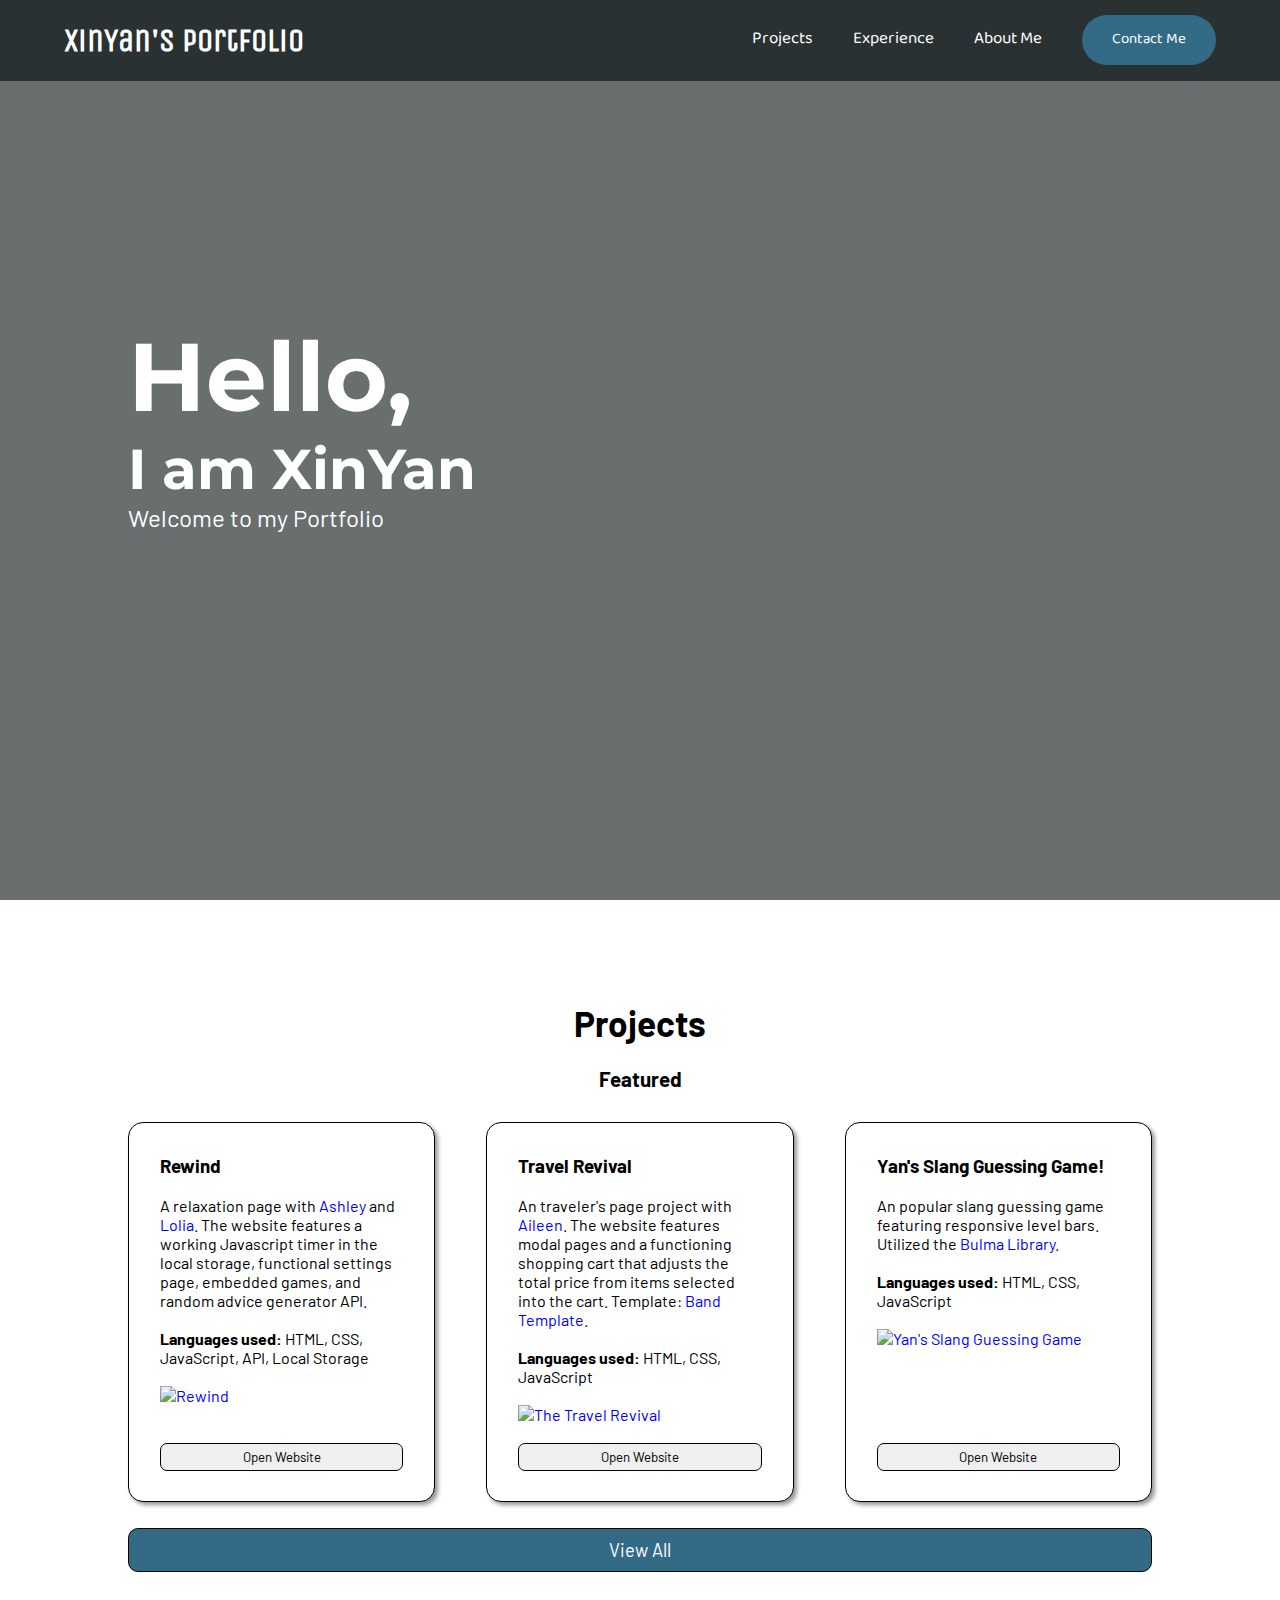
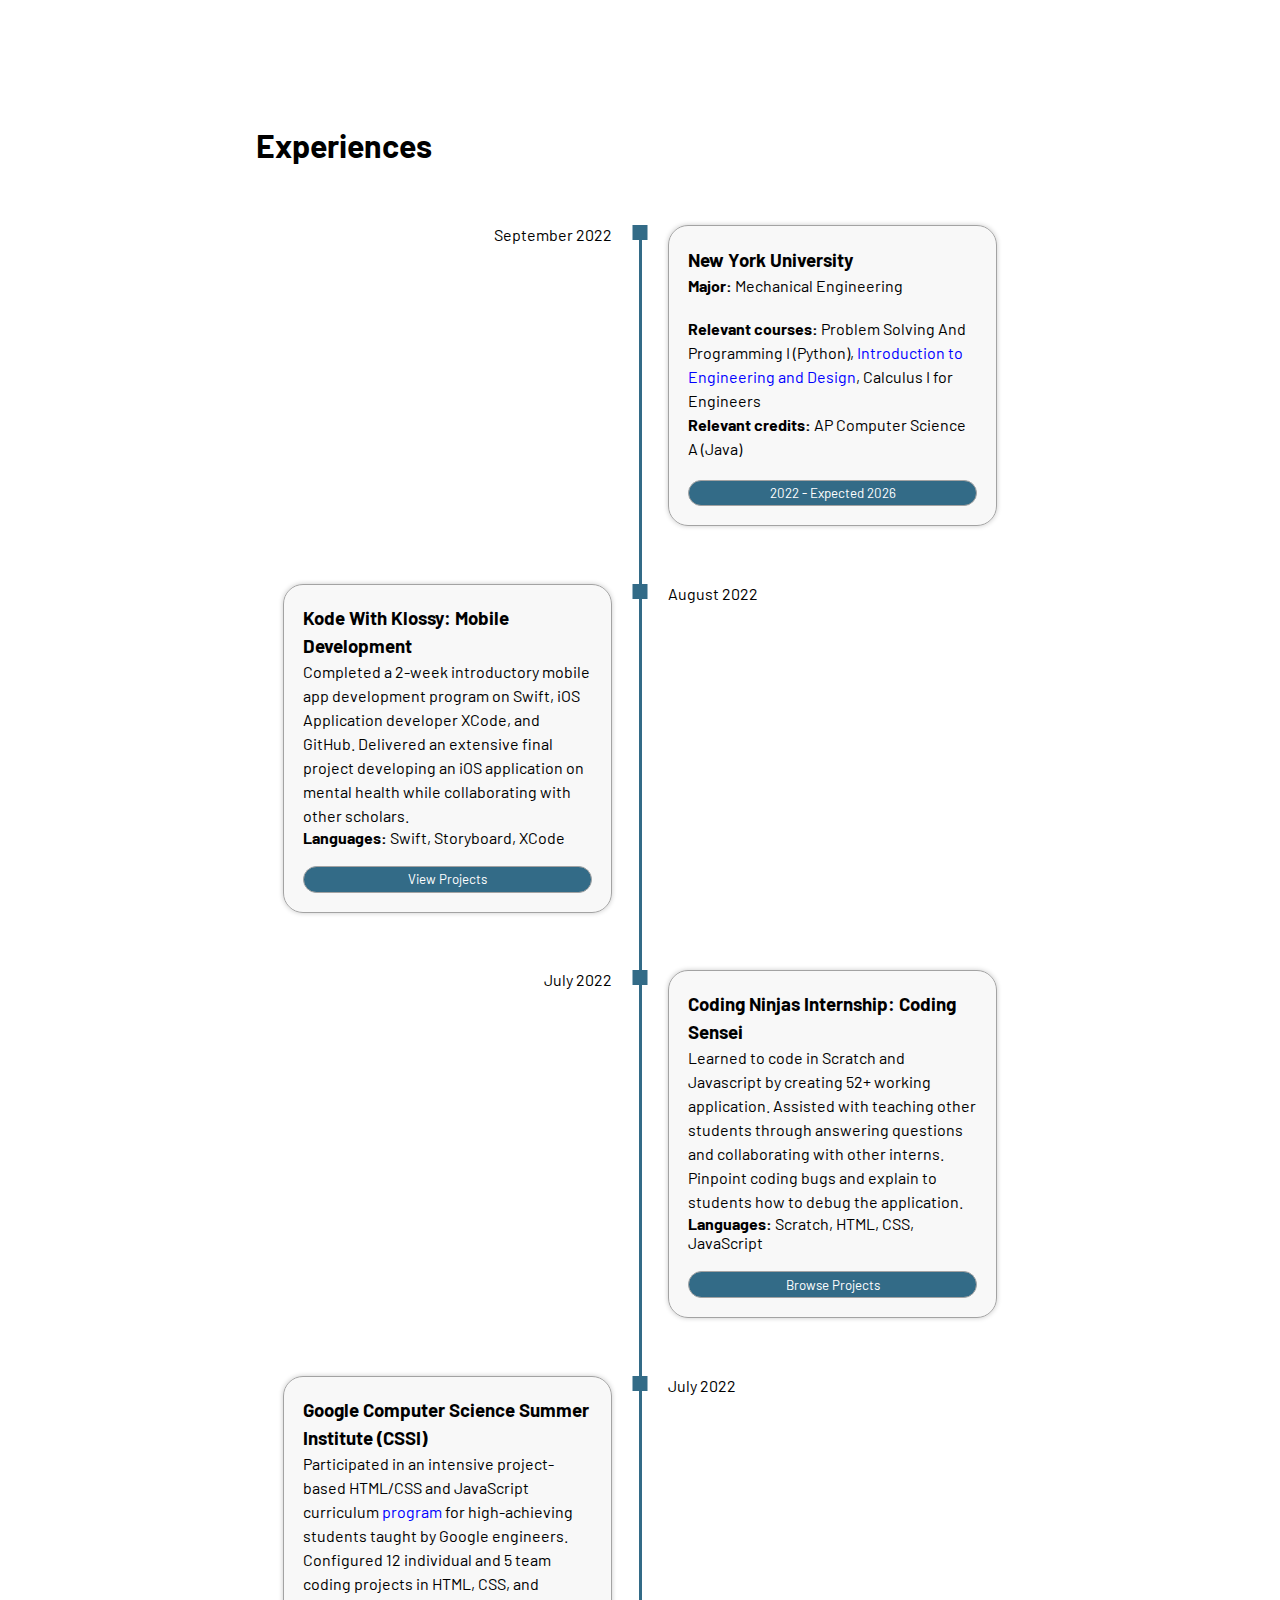
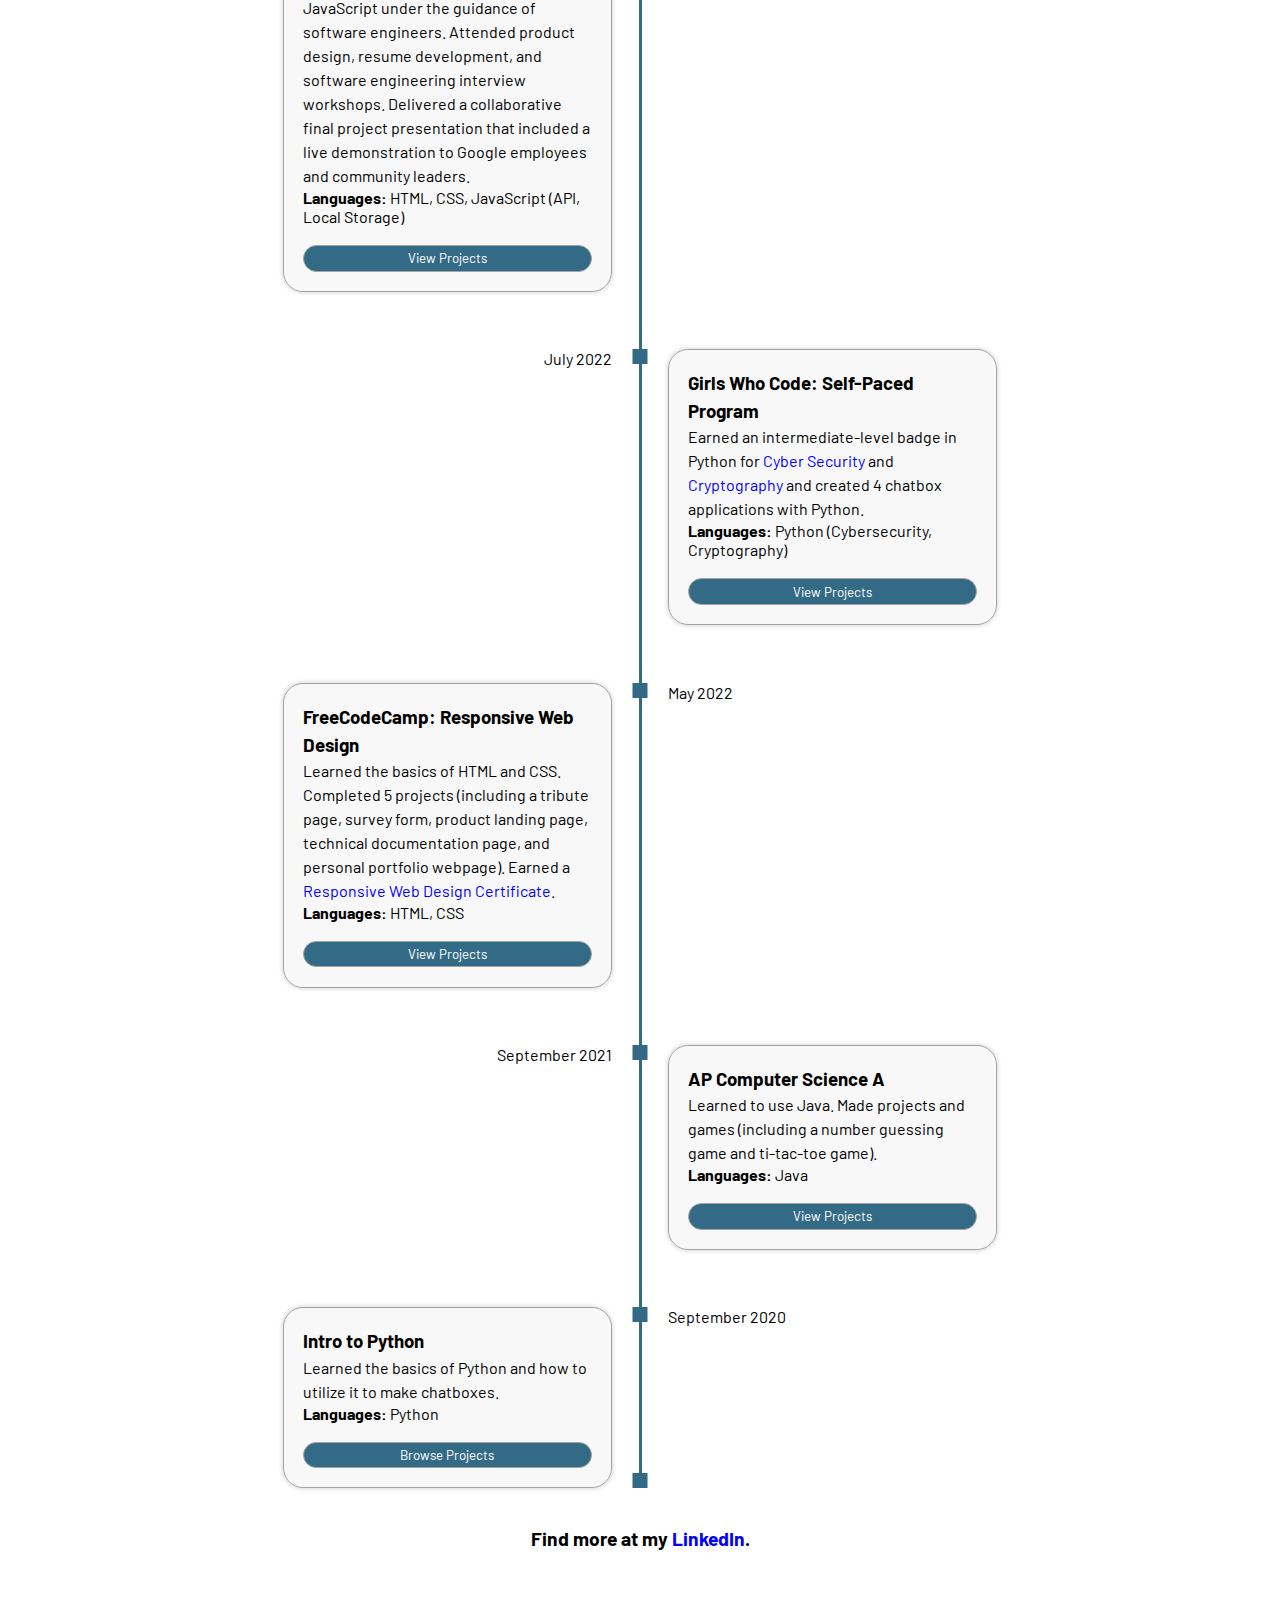
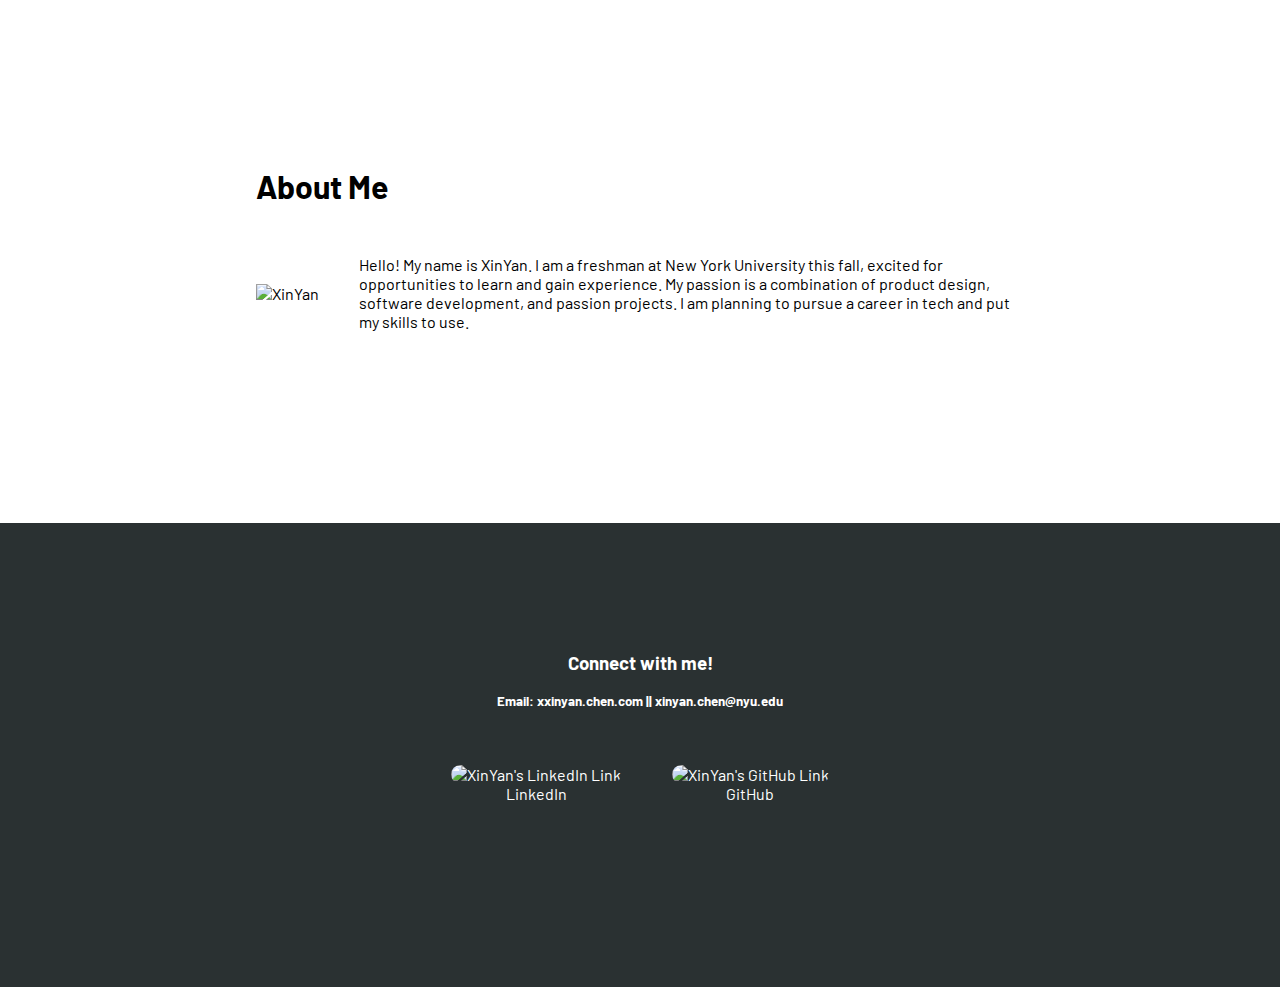
==== commit 9d77120e: "Update index.html" ====
--- a/index.html
+++ b/index.html
@@ -136,7 +136,7 @@
             <div class="timeline_component timeline_component_bg">
                 <h3 class="timeline_title">New York University</h3>
                 <p class="timeline_p"><strong>Major:</strong> Mechanical Engineering</p><br>
-                <p class="timeline_p"><strong>Relevant courses:</strong> Problem Solving And Programming I (Python), Introduction to Engineering and Design, Calculus I for Engineers</p>
+                <p class="timeline_p"><strong>Relevant courses:</strong> Problem Solving And Programming I (Python), <a href="projects.html">Introduction to Engineering and Design</a>, Calculus I for Engineers</p>
                 <p class="timeline_p"><strong>Relevant credits:</strong> AP Computer Science A (Java)</p><br>
                 <a href="projects.html"><button id="timeline_but">2022 - Expected 2026</button></a>
             </div>
@@ -167,7 +167,7 @@
             </div>
             <div class="timeline_component timeline_component_bg">
                 <h3 class="timeline_title">Google Computer Science Summer Institute (CSSI)</h3>
-                <p class="timeline_p">Participated in an intensive project-based HTML/CSS and JavaScript curriculum program for high-achieving students taught by Google engineers. Configured 12 individual and 5 team coding projects in HTML, CSS, and JavaScript under the guidance of software engineers. Attended product design, resume development, and software engineering interview workshops. Delivered a collaborative final project presentation that included a live demonstration to Google employees and community leaders.</p>
+                <p class="timeline_p">Participated in an intensive project-based HTML/CSS and JavaScript curriculum <a href="https://drive.google.com/file/d/1ZsFlyzCdinvnyqlvBUyy4gZXi0SdOyxg/view?usp=sharing" target="_blank">program</a> for high-achieving students taught by Google engineers. Configured 12 individual and 5 team coding projects in HTML, CSS, and JavaScript under the guidance of software engineers. Attended product design, resume development, and software engineering interview workshops. Delivered a collaborative final project presentation that included a live demonstration to Google employees and community leaders.</p>
                 <p><strong>Languages: </strong>HTML, CSS, JavaScript (API, Local Storage)</p><br>
                 <a href="projects.html"><button id="timeline_but">View Projects</button></a>
             </div>
@@ -237,14 +237,15 @@
     <section id="about">
         <h1>About Me</h1>
         <div id="fix">
-            <img src="https://lh3.googleusercontent.com/clKOdfKop1xflKV5Wurw0Q0BS9uS0d-Z8pX5REdJ9UqBvrI7ORsH17TtlDcI4D7wz-UxFx9BURnaCXJ42NR64GJUe-UG7obmTkyQD_-rhHBx7b0VMj9ZpSrWi44rJl0w7R6VPHz8=w2400" alt="XinYan" id="xinyan_img">
-            <p>Hello! My name is XinYan. I am incoming Mechanical Engineering major in New York University, open to opportunities to gain experience and learn. My passion is a combination of product design, software development, and passion projects. I am planning to pursue a career in tech and put my skills to use. </p>
+            <!-- <img src="https://lh3.googleusercontent.com/clKOdfKop1xflKV5Wurw0Q0BS9uS0d-Z8pX5REdJ9UqBvrI7ORsH17TtlDcI4D7wz-UxFx9BURnaCXJ42NR64GJUe-UG7obmTkyQD_-rhHBx7b0VMj9ZpSrWi44rJl0w7R6VPHz8=w2400" alt="XinYan" id="xinyan_img"> -->
+            <img src="https://lh3.googleusercontent.com/iM6mxe8OIb7af8KnNNv5xCYIDWmTcWIDEpBHNnoOu3wsrCAXRPxFG8Vy3VAPHeTbYeC7pUxwnmWc8_cfb7967GEB2jvCE_tdHd8fv6Vz2t8KWq2LKAGcZuXWZxvNITMnmDlR9FoNaA=w2400" alt="XinYan" id="xinyan_img">
+            <p>Hello! My name is XinYan. I am a freshman at New York University this fall, excited for opportunities to learn and gain experience. My passion is a combination of product design, software development, and passion projects. I am planning to pursue a career in tech and put my skills to use.</p>
         </div>
     </section>
 
     <footer id="contactInfo">
         <h3>Connect with me!</h3><br>
-        <h5>Email: ydxxv050120@gmail.com  ||  xinyan.chen@nyu.edu</h5>
+        <h5>Email: xxinyan.chen.com  ||  xinyan.chen@nyu.edu</h5>
         <div class="contactLinks">
             <a id="linkedin" href="https://www.linkedin.com/in/xinyanc" target="_blank"><img id="linkedInLogo" src="https://upload.wikimedia.org/wikipedia/commons/thumb/c/ca/LinkedIn_logo_initials.png/640px-LinkedIn_logo_initials.png" alt="XinYan's LinkedIn Link"><br>LinkedIn</a>
             <a id="gitHub" href="https://github.com/XinYanC?tab=repositories" target="_blank"><img id="gitHubLogo" src="https://github.githubassets.com/images/modules/logos_page/GitHub-Mark.png" alt="XinYan's GitHub Link"><br>GitHub</a>
